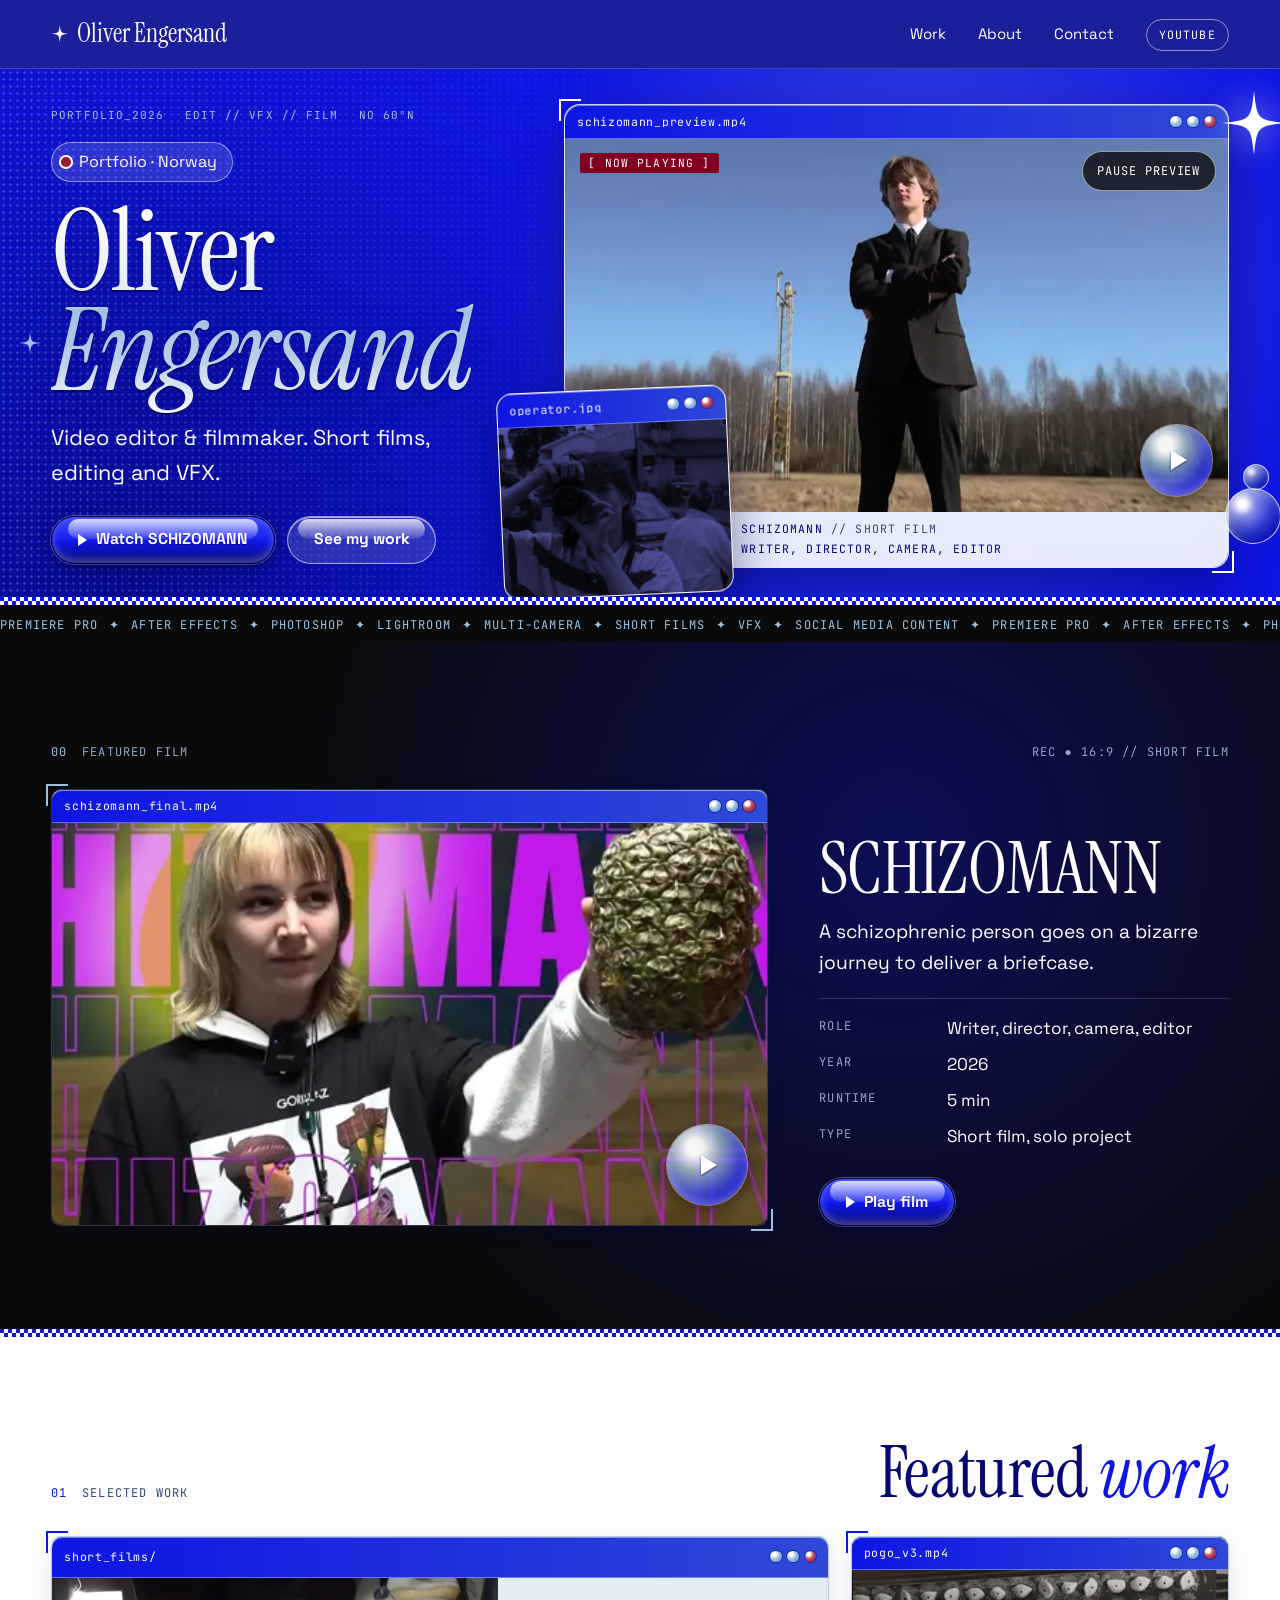
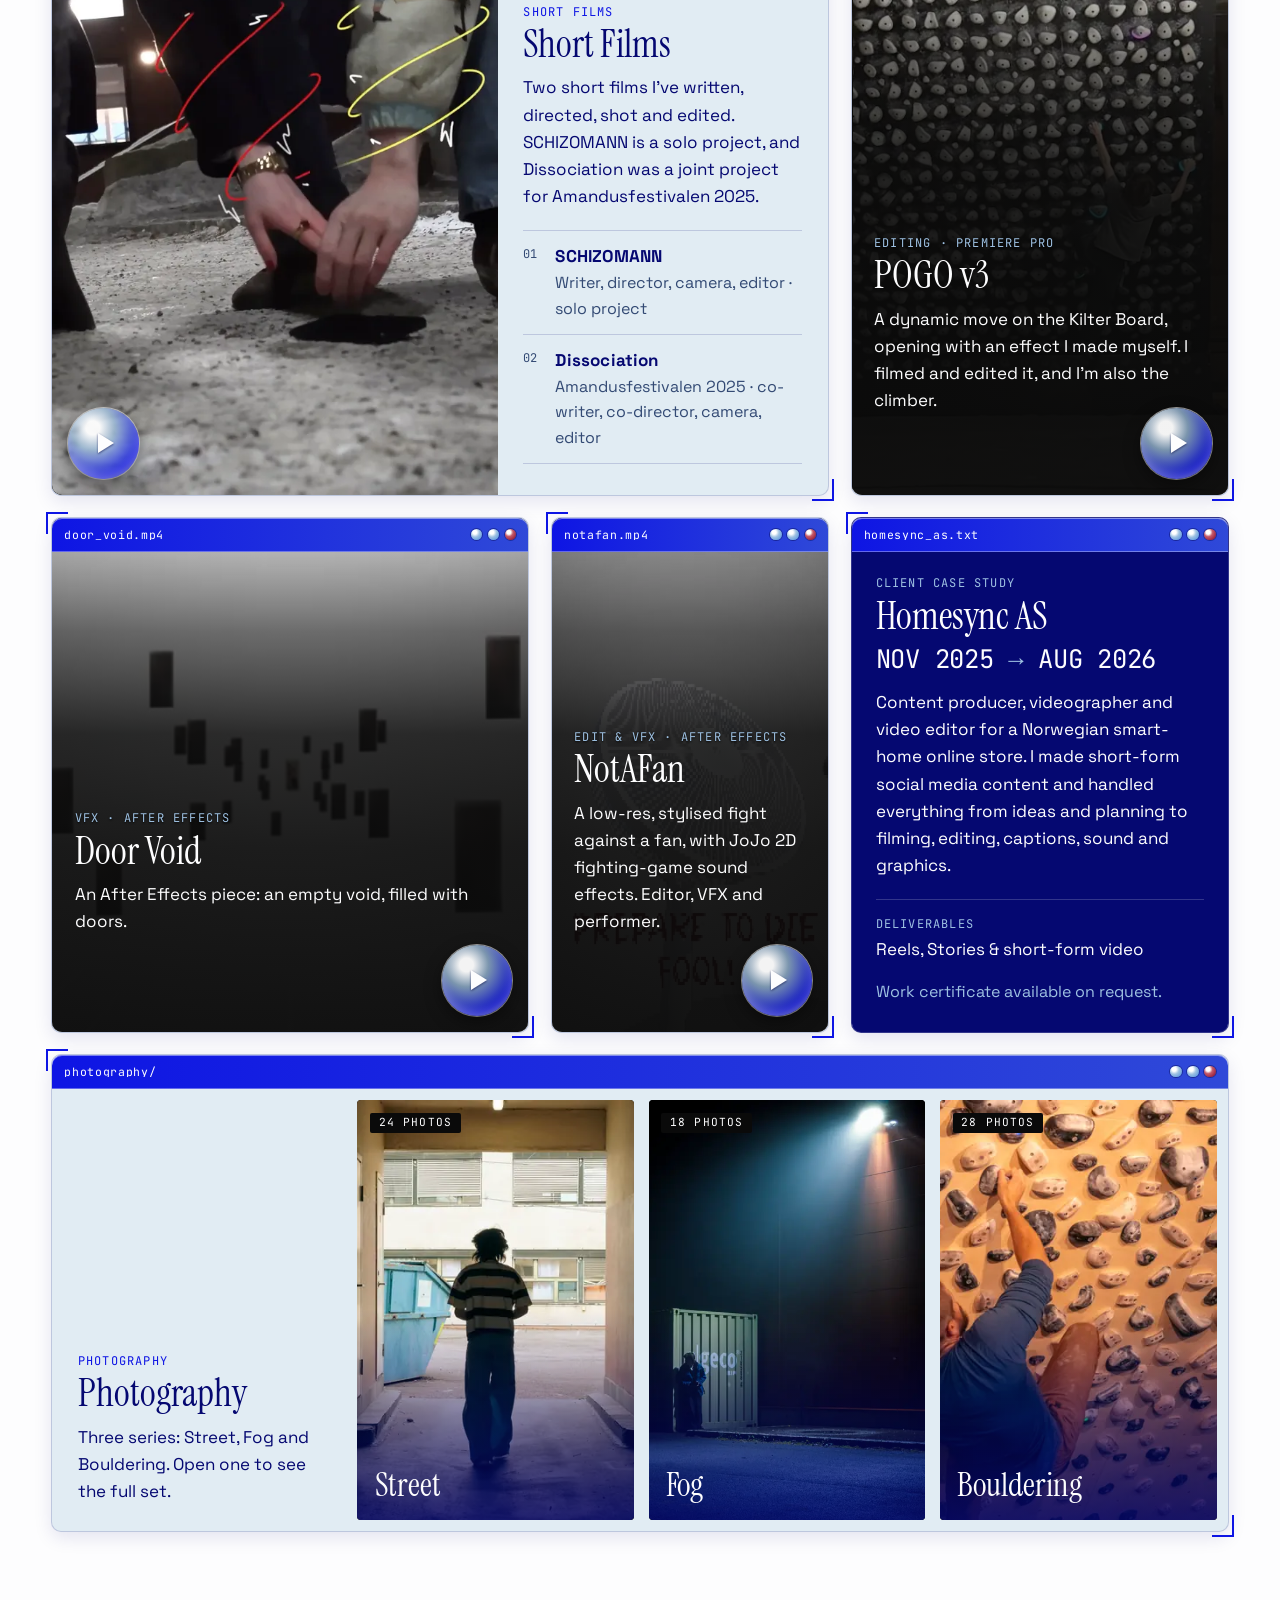
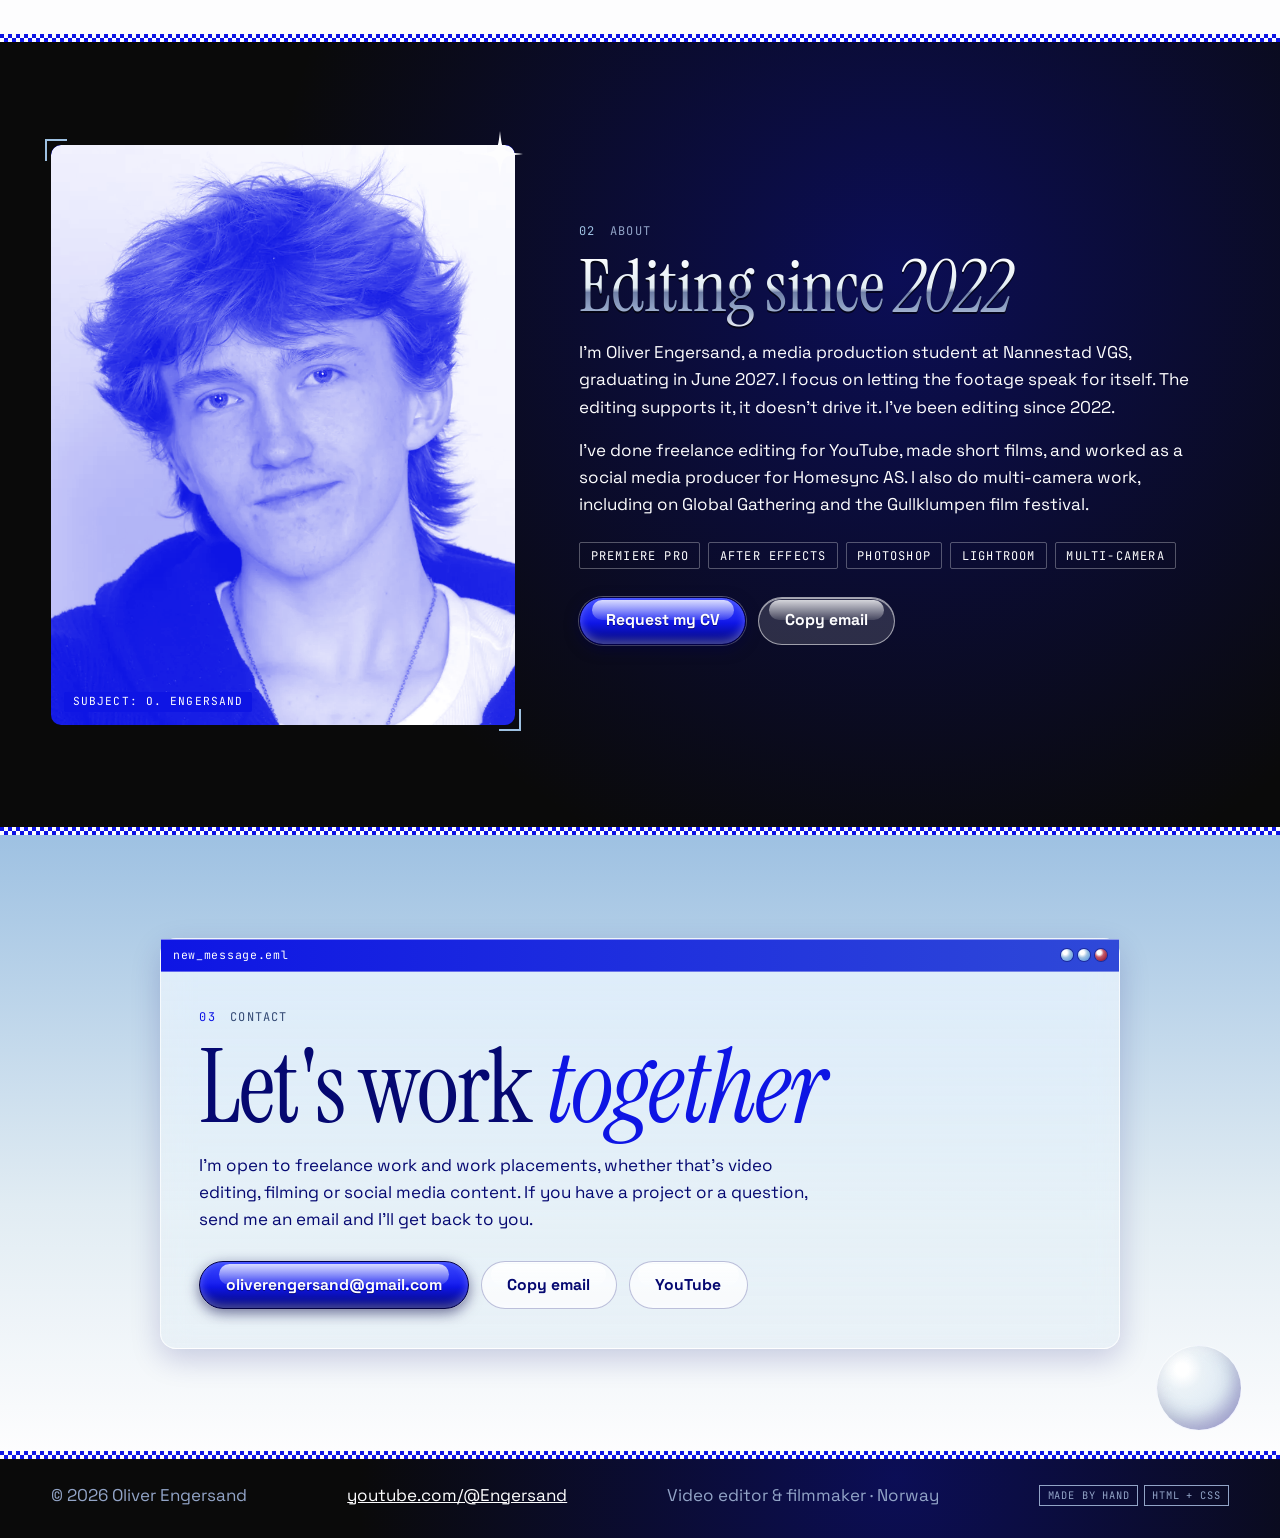
==== index.html @ 0e3fdfdc "Paint chrome-text descenders and polish the still, toast, and preview. Tight line-heights were clipp" ====
<!doctype html>
<html lang="en">
<head>
  <meta charset="utf-8">
  <meta name="viewport" content="width=device-width, initial-scale=1">
  <title>Oliver Engersand | Video editor and filmmaker</title>
  <meta name="description" content="Video editor and filmmaker from Norway. Short films, editing, After Effects work and social media content. Open for freelance work and work placements.">
  <link rel="canonical" href="https://oliverengersand.github.io/Engersand/">
  <link rel="icon" href="assets/favicon.svg" type="image/svg+xml">
  <link rel="apple-touch-icon" href="assets/apple-touch-icon.png">
  <meta name="theme-color" content="#0E15E4">
  <meta property="og:type" content="website">
  <meta property="og:site_name" content="Oliver Engersand">
  <meta property="og:title" content="Oliver Engersand | Video editor and filmmaker">
  <meta property="og:description" content="Short films, editing and VFX. Open for freelance work and work placements.">
  <meta property="og:url" content="https://oliverengersand.github.io/Engersand/">
  <meta property="og:image" content="https://oliverengersand.github.io/Engersand/assets/og.jpg">
  <meta property="og:image:width" content="1200">
  <meta property="og:image:height" content="630">
  <meta property="og:image:alt" content="Oliver Engersand, video editor and filmmaker, in electric blue with a sparkle star">
  <meta name="twitter:card" content="summary_large_image">
  <link rel="preload" as="image" href="assets/video/schizomann-preview-poster.webp" imagesrcset="assets/video/schizomann-preview-poster-828.webp 828w, assets/video/schizomann-preview-poster.webp 1280w" imagesizes="(max-width: 760px) 100vw, 55vw" fetchpriority="high">
  <link rel="stylesheet" href="styles.css">
  <link rel="preload" href="assets/fonts/instrument-serif-400.woff2" as="font" type="font/woff2" crossorigin>
  <link rel="preload" href="assets/fonts/space-grotesk-400.woff2" as="font" type="font/woff2" crossorigin>
  <script src="assets/photos/galleries.js" defer></script>
  <script src="main.js" defer></script>
  <script type="application/ld+json">
  {"@context":"https://schema.org","@type":"Person","name":"Oliver Engersand","jobTitle":"Video editor and filmmaker","url":"https://oliverengersand.github.io/Engersand/","email":"mailto:oliverengersand@gmail.com","sameAs":["https://www.youtube.com/@Engersand"]}
  </script>
</head>
<body>
  <svg width="0" height="0" style="position:absolute" aria-hidden="true">
    <symbol id="spark" viewBox="0 0 100 100"><path d="M50 0C55 45 55 45 100 50C55 55 55 55 50 100C45 55 45 55 0 50C45 45 45 45 50 0Z"/></symbol>
  </svg>
  <a class="skip" href="#main">Skip to content</a>

  <header class="site-header">
    <a class="wordmark" href="#top" aria-label="Oliver Engersand, home">
      <svg class="sparkle sparkle--inline" viewBox="0 0 100 100" aria-hidden="true"><use href="#spark"/></svg>Oliver Engersand
    </a>
    <nav aria-label="Main">
      <ul>
        <li><a href="#work">Work</a></li>
        <li><a href="#about">About</a></li>
        <li><a href="#contact">Contact</a></li>
        <li><a class="nav-yt" href="https://www.youtube.com/@Engersand" rel="me">YouTube</a></li>
      </ul>
    </nav>
  </header>

  <main id="main">
    <section class="hero surface--blue halftone" id="top" aria-labelledby="hero-title">
      <svg class="sparkle sparkle--xl" viewBox="0 0 100 100" aria-hidden="true"><use href="#spark"/></svg>
      <svg class="sparkle sparkle--sm" viewBox="0 0 100 100" aria-hidden="true"><use href="#spark"/></svg>
      <div class="hero__inner">
        <div class="hero__copy">
          <p class="hud-data" aria-hidden="true"><span>Portfolio_2026</span><span>Edit // VFX // Film</span><span>NO 60°N</span></p>
          <p class="status"><span class="rec" aria-hidden="true"></span>Portfolio · Norway</p>
          <h1 id="hero-title" class="hero__title chrome-text">Oliver <em>Engersand</em></h1>
          <p class="hero__lede">Video editor &amp; filmmaker. Short films, editing and VFX.</p>
          <div class="hero__actions">
            <a class="btn btn--bubble play-link" href="https://www.youtube.com/watch?v=Q04KvQcQIoU" data-yt="Q04KvQcQIoU" data-ratio="16/9" data-title="SCHIZOMANN"><span class="tri" aria-hidden="true"></span>Watch SCHIZOMANN</a>
            <a class="btn btn--glass" href="#work">See my work</a>
          </div>
        </div>

        <div class="hero__stage">
          <div class="window window--glass window--player hud">
            <div class="window__bar"><span class="window__title">schizomann_preview.mp4</span><span class="window__dots" aria-hidden="true"><i></i><i></i><i></i></span></div>
            <div class="window__screen scanlines">
              <a class="play-link hero__hit" href="https://www.youtube.com/watch?v=Q04KvQcQIoU" data-yt="Q04KvQcQIoU" data-ratio="16/9" data-title="SCHIZOMANN" aria-label="Play SCHIZOMANN">
                <img class="hero__poster" src="assets/video/schizomann-preview-poster.webp" srcset="assets/video/schizomann-preview-poster-828.webp 828w, assets/video/schizomann-preview-poster.webp 1280w" sizes="(max-width: 760px) 100vw, 55vw" alt="" width="1280" height="720" fetchpriority="high">
                <video class="hero__video" muted loop playsinline preload="none" width="1280" height="720" aria-hidden="true" data-mp4="assets/video/schizomann-preview.mp4"></video>
                <span class="play" aria-hidden="true"></span>
              </a>
              <span class="tag tag--burgundy">[ Now playing ]</span>
              <button class="preview-toggle" type="button" aria-pressed="true" hidden>Pause preview</button>
            </div>
            <p class="window__meta"><span>SCHIZOMANN <b>// short film</b></span><span>Writer, director, camera, editor</span></p>
          </div>
          <figure class="window window--photo tint" aria-hidden="true">
            <div class="window__bar"><span class="window__title">operator.jpg</span><span class="window__dots"><i></i><i></i><i></i></span></div>
            <picture>
              <source media="(max-width: 760px)" srcset="[data-uri]">
              <img src="assets/hero-a-640.webp" alt="" width="640" height="426">
            </picture>
          </figure>
          <span class="bubble bubble--lg" aria-hidden="true"></span>
          <span class="bubble bubble--sm" aria-hidden="true"></span>
        </div>
      </div>
      <div class="marquee strip--checker" aria-hidden="true">
        <div class="marquee__track">
          <ul class="marquee__group">
            <li>Premiere Pro</li><li>After Effects</li><li>Photoshop</li><li>Lightroom</li><li>Multi-camera</li><li>Short films</li><li>VFX</li><li>Social media content</li>
            <li>Premiere Pro</li><li>After Effects</li><li>Photoshop</li><li>Lightroom</li><li>Multi-camera</li><li>Short films</li><li>VFX</li><li>Social media content</li>
            <li>Premiere Pro</li><li>After Effects</li><li>Photoshop</li><li>Lightroom</li><li>Multi-camera</li><li>Short films</li><li>VFX</li><li>Social media content</li>
            <li>Premiere Pro</li><li>After Effects</li><li>Photoshop</li><li>Lightroom</li><li>Multi-camera</li><li>Short films</li><li>VFX</li><li>Social media content</li>
          </ul>
          <ul class="marquee__group">
            <li>Premiere Pro</li><li>After Effects</li><li>Photoshop</li><li>Lightroom</li><li>Multi-camera</li><li>Short films</li><li>VFX</li><li>Social media content</li>
            <li>Premiere Pro</li><li>After Effects</li><li>Photoshop</li><li>Lightroom</li><li>Multi-camera</li><li>Short films</li><li>VFX</li><li>Social media content</li>
            <li>Premiere Pro</li><li>After Effects</li><li>Photoshop</li><li>Lightroom</li><li>Multi-camera</li><li>Short films</li><li>VFX</li><li>Social media content</li>
            <li>Premiere Pro</li><li>After Effects</li><li>Photoshop</li><li>Lightroom</li><li>Multi-camera</li><li>Short films</li><li>VFX</li><li>Social media content</li>
          </ul>
        </div>
      </div>
    </section>

    <section class="reel surface--night" id="film" aria-labelledby="reel-title">
      <div class="reel__inner">
        <div class="section-head">
          <p class="label"><span class="label__no">00</span>Featured film</p>
          <p class="reel__meta" aria-hidden="true">REC ● 16:9 // short film</p>
        </div>
        <div class="reel__grid">
          <div class="window window--solid hud reel__slot">
            <div class="window__bar" aria-hidden="true"><span class="window__title">schizomann_final.mp4</span><span class="window__dots"><i></i><i></i><i></i></span></div>
            <a class="play-link" href="https://www.youtube.com/watch?v=Q04KvQcQIoU" data-yt="Q04KvQcQIoU" data-ratio="16/9" data-title="SCHIZOMANN" aria-label="Play SCHIZOMANN">
              <img src="assets/video/schizomann-1280.webp" srcset="assets/video/schizomann-828.webp 828w, assets/video/schizomann-1280.webp 1280w" sizes="(max-width: 760px) 100vw, 60vw" alt="SCHIZOMANN title card: an actor holds up a pineapple in front of a wide field" width="1280" height="720" loading="lazy">
              <span class="play" aria-hidden="true"></span>
            </a>
          </div>
          <div class="reel__caption">
            <h2 id="reel-title" class="section-title">SCHIZOMANN</h2>
            <p class="reel__logline">A schizophrenic person goes on a bizarre journey to deliver a briefcase.</p>
            <dl class="spec-sheet">
              <div><dt>Role</dt><dd>Writer, director, camera, editor</dd></div>
              <div><dt>Year</dt><dd>2026</dd></div>
              <div><dt>Runtime</dt><dd>5 min</dd></div>
              <div><dt>Type</dt><dd>Short film, solo project</dd></div>
            </dl>
            <a class="btn btn--bubble play-link" href="https://www.youtube.com/watch?v=Q04KvQcQIoU" data-yt="Q04KvQcQIoU" data-ratio="16/9" data-title="SCHIZOMANN"><span class="tri" aria-hidden="true"></span>Play film</a>
          </div>
        </div>
      </div>
    </section>

    <div class="strip strip--checker" aria-hidden="true"></div>

    <section class="work surface--paper" id="work" aria-labelledby="work-title">
      <div class="work__inner">
        <div class="section-head">
          <p class="label"><span class="label__no">01</span>Selected work</p>
          <h2 id="work-title" class="section-title">Featured <em>work</em></h2>
        </div>

        <div class="grid">
          <article class="card card--films window window--solid hud">
            <div class="window__bar" aria-hidden="true"><span class="window__title">short_films/</span><span class="window__dots"><i></i><i></i><i></i></span></div>
            <div class="card__media">
              <a class="play-link" href="https://www.youtube.com/watch?v=o310hP-DcL8" data-yt="o310hP-DcL8" data-ratio="16/9" data-title="Dissociation" aria-label="Play Dissociation">
                <img class="films__still" src="assets/video/dissociation-1280.webp" srcset="assets/video/dissociation-828.webp 828w, assets/video/dissociation-1280.webp 1280w, assets/video/dissociation-1920.webp 1920w" sizes="(max-width: 760px) 100vw, 900px" alt="Two hands touching near a snowy concrete floor at night, from Dissociation" width="1280" height="712" loading="lazy">
                <span class="play" aria-hidden="true"></span>
              </a>
            </div>
            <div class="card__body">
              <p class="card__kicker">Short films</p>
              <h3 class="card__title">Short Films</h3>
              <p class="card__text">Two short films I've written, directed, shot and edited. SCHIZOMANN is a solo project, and Dissociation was a joint project for Amandusfestivalen 2025.</p>
              <ol class="films">
                <li><a class="films__name play-link" href="https://www.youtube.com/watch?v=Q04KvQcQIoU" data-yt="Q04KvQcQIoU" data-ratio="16/9" data-title="SCHIZOMANN">SCHIZOMANN</a><span class="films__role">Writer, director, camera, editor · solo project</span></li>
                <li><a class="films__name play-link" href="https://www.youtube.com/watch?v=o310hP-DcL8" data-yt="o310hP-DcL8" data-ratio="16/9" data-title="Dissociation">Dissociation</a><span class="films__role">Amandusfestivalen 2025 · co-writer, co-director, camera, editor</span></li>
              </ol>
            </div>
          </article>

          <article class="card card--pogo card--overlay window window--solid hud">
            <div class="window__bar" aria-hidden="true"><span class="window__title">pogo_v3.mp4</span><span class="window__dots"><i></i><i></i><i></i></span></div>
            <div class="card__media">
              <a class="play-link" href="https://www.youtube.com/shorts/apdZgecUBRk" data-yt="apdZgecUBRk" data-ratio="9/16" data-title="POGO v3" aria-label="Play POGO v3">
                <img src="assets/video/pogo-v3.webp" alt="Oliver climbing a Kilter Board wall" width="405" height="720" loading="lazy">
                <span class="play" aria-hidden="true"></span>
              </a>
            </div>
            <div class="card__body">
              <p class="card__kicker">Editing · Premiere Pro</p>
              <h3 class="card__title">POGO v3</h3>
              <p class="card__text">A dynamic move on the Kilter Board, opening with an effect I made myself. I filmed and edited it, and I'm also the climber.</p>
            </div>
          </article>

          <article class="card card--door card--overlay window window--solid hud">
            <div class="window__bar" aria-hidden="true"><span class="window__title">door_void.mp4</span><span class="window__dots"><i></i><i></i><i></i></span></div>
            <div class="card__media">
              <a class="play-link" href="https://www.youtube.com/watch?v=pj3B94RxHgk" data-yt="pj3B94RxHgk" data-ratio="16/9" data-title="Door Void" aria-label="Play Door Void">
                <img src="assets/video/door-void.webp" srcset="assets/video/door-void-640.webp 640w, assets/video/door-void.webp 1280w" sizes="(max-width: 760px) 100vw, 40vw" alt="Dark doors floating in a bright white void" width="1280" height="720" loading="lazy">
                <span class="play" aria-hidden="true"></span>
              </a>
            </div>
            <div class="card__body">
              <p class="card__kicker">VFX · After Effects</p>
              <h3 class="card__title">Door Void</h3>
              <p class="card__text">An After Effects piece: an empty void, filled with doors.</p>
            </div>
          </article>

          <article class="card card--fan card--overlay window window--solid hud">
            <div class="window__bar" aria-hidden="true"><span class="window__title">notafan.mp4</span><span class="window__dots"><i></i><i></i><i></i></span></div>
            <div class="card__media">
              <a class="play-link" href="https://www.youtube.com/shorts/AHKkr0LKCfI" data-yt="AHKkr0LKCfI" data-ratio="9/16" data-title="NotAFan" aria-label="Play NotAFan">
                <img src="assets/video/notafan.webp" alt="A pixelated white desk fan with the words Prepare to die, fool" width="405" height="720" loading="lazy">
                <span class="play" aria-hidden="true"></span>
              </a>
            </div>
            <div class="card__body">
              <p class="card__kicker">Edit &amp; VFX · After Effects</p>
              <h3 class="card__title">NotAFan</h3>
              <p class="card__text">A low-res, stylised fight against a fan, with JoJo 2D fighting-game sound effects. Editor, VFX and performer.</p>
            </div>
          </article>

          <article class="card card--client window window--solid hud">
            <div class="window__bar" aria-hidden="true"><span class="window__title">homesync_as.txt</span><span class="window__dots"><i></i><i></i><i></i></span></div>
            <div class="card__body">
              <p class="card__kicker">Client case study</p>
              <h3 class="card__title">Homesync AS</h3>
              <p class="client__period" aria-hidden="true">NOV 2025 <span>→</span> AUG 2026</p>
              <p class="card__text">Content producer, videographer and video editor for a Norwegian smart-home online store. I made short-form social media content and handled everything from ideas and planning to filming, editing, captions, sound and graphics.</p>
              <dl class="facts">
                <div class="sr-only"><dt>Period</dt><dd>Nov 2025 to Aug 2026</dd></div>
                <div><dt>Deliverables</dt><dd>Reels, Stories &amp; short-form video</dd></div>
              </dl>
              <p class="card__note">Work certificate available on request.</p>
            </div>
          </article>

          <article class="card card--photo window window--solid hud" id="photography">
            <div class="window__bar" aria-hidden="true"><span class="window__title">photography/</span><span class="window__dots"><i></i><i></i><i></i></span></div>
            <div class="card__body">
              <p class="card__kicker">Photography</p>
              <h3 class="card__title">Photography</h3>
              <p class="card__text">Three series: Street, Fog and Bouldering. Open one to see the full set.</p>
            </div>
            <ul class="collections">
              <li>
                <a class="collection" href="assets/photos/street/street-01.webp" data-collection="street" aria-label="24 photos Street, open series">
                  <span class="collection__media hud"><img src="assets/photos/street/street-01-thumb.webp" alt="" width="720" height="480" loading="lazy"></span>
                  <span class="tag">24 photos</span>
                  <span class="collection__info"><span class="collection__title">Street</span></span>
                </a>
              </li>
              <li>
                <a class="collection" href="assets/photos/fog/fog-01.webp" data-collection="fog" aria-label="18 photos Fog, open series">
                  <span class="collection__media hud"><img src="assets/photos/fog/fog-01-thumb.webp" alt="" width="480" height="720" loading="lazy"></span>
                  <span class="tag">18 photos</span>
                  <span class="collection__info"><span class="collection__title">Fog</span></span>
                </a>
              </li>
              <li>
                <a class="collection" href="assets/photos/bouldering/bouldering-01.webp" data-collection="bouldering" aria-label="28 photos Bouldering, open series">
                  <span class="collection__media hud"><img src="assets/photos/bouldering/bouldering-01-thumb.webp" alt="" width="720" height="480" loading="lazy"></span>
                  <span class="tag">28 photos</span>
                  <span class="collection__info"><span class="collection__title">Bouldering</span></span>
                </a>
              </li>
            </ul>
          </article>
        </div>
      </div>
    </section>

    <div class="strip strip--checker" aria-hidden="true"></div>

    <section class="about surface--night" id="about" aria-labelledby="about-title">
      <div class="about__grid">
        <figure class="about__portrait collage hud">
          <div class="duotone about__photo">
            <img src="assets/portrait.webp" alt="Portrait of Oliver Engersand" width="800" height="1000" loading="lazy">
          </div>
          <span class="tag tag--blue collage__tag" aria-hidden="true">Subject: O. Engersand</span>
          <svg class="sparkle collage__spark" viewBox="0 0 100 100" aria-hidden="true"><use href="#spark"/></svg>
        </figure>
        <div class="about__text">
          <p class="label"><span class="label__no">02</span>About</p>
          <h2 id="about-title" class="section-title chrome-text chrome-text--dark">Editing since <em>2022</em></h2>
          <p>I'm Oliver Engersand, a media production student at Nannestad VGS, graduating in June 2027. I focus on letting the footage speak for itself. The editing supports it, it doesn't drive it. I've been editing since 2022.</p>
          <p>I've done freelance editing for YouTube, made short films, and worked as a social media producer for Homesync AS. I also do multi-camera work, including on Global Gathering and the Gullklumpen film festival.</p>
          <ul class="tools" aria-label="Tools">
            <li>Premiere Pro</li><li>After Effects</li><li>Photoshop</li><li>Lightroom</li><li>Multi-camera</li>
          </ul>
          <div class="mail-actions">
            <a class="btn btn--bubble" href="mailto:oliverengersand@gmail.com?subject=CV%20request&amp;body=Hi%20Oliver%2C%0A%0ACould%20you%20send%20me%20your%20CV%3F%0A%0AName%3A%20%0ACompany%3A%20%0A%0AThanks%21">Request my CV</a>
            <button class="btn btn--glass copy-email" type="button" data-copy="oliverengersand@gmail.com">Copy email</button>
          </div>
        </div>
      </div>
    </section>

    <div class="strip strip--checker" aria-hidden="true"></div>

    <section class="contact surface--sky" id="contact" aria-labelledby="contact-title">
      <div class="contact__panel window window--glass">
        <div class="window__bar"><span class="window__title">new_message.eml</span><span class="window__dots" aria-hidden="true"><i></i><i></i><i></i></span></div>
        <div class="contact__body">
          <p class="label"><span class="label__no">03</span>Contact</p>
          <h2 id="contact-title" class="contact__title">Let's work <em>together</em></h2>
          <p class="contact__text">I'm open to freelance work and work placements, whether that's video editing, filming or social media content. If you have a project or a question, send me an email and I'll get back to you.</p>
          <div class="contact__actions">
            <a class="btn btn--bubble" href="mailto:oliverengersand@gmail.com">oliverengersand@gmail.com</a>
            <button class="btn btn--glass btn--on-light copy-email" type="button" data-copy="oliverengersand@gmail.com">Copy email</button>
            <a class="btn btn--glass btn--on-light" href="https://www.youtube.com/@Engersand" rel="me">YouTube</a>
          </div>
        </div>
      </div>
      <span class="bubble bubble--lg" aria-hidden="true"></span>
    </section>
  </main>

  <footer class="site-footer surface--night">
    <div class="strip strip--checker" aria-hidden="true"></div>
    <div class="site-footer__inner">
      <p>© 2026 Oliver Engersand</p>
      <p><a href="https://www.youtube.com/@Engersand" rel="me">youtube.com/@Engersand</a></p>
      <p>Video editor &amp; filmmaker · Norway</p>
      <p class="badges" aria-hidden="true"><span>Made by hand</span><span>HTML + CSS</span></p>
    </div>
  </footer>

  <dialog class="lightbox" id="lightbox" aria-labelledby="lightbox-title">
    <div class="window__bar lightbox__bar">
      <p class="window__title" id="lightbox-title">Photography</p>
      <p class="lightbox__count" aria-live="polite"></p>
      <button class="lightbox__close btn--orb" type="button" aria-label="Close gallery"><span aria-hidden="true">×</span></button>
    </div>
    <div class="lightbox__stage">
      <button class="lightbox__nav lightbox__nav--prev" type="button" aria-label="Previous photo"><span aria-hidden="true">←</span></button>
      <figure class="lightbox__figure">
        <img class="lightbox__img" src="" alt="">
      </figure>
      <button class="lightbox__nav lightbox__nav--next" type="button" aria-label="Next photo"><span aria-hidden="true">→</span></button>
    </div>
    <ul class="lightbox__thumbs" aria-label="All photos in this series"></ul>
  </dialog>

  <dialog class="player" id="player" aria-labelledby="player-title">
    <div class="window window--glass-dark">
      <div class="window__bar">
        <p class="window__title" id="player-title">video.mp4</p>
        <button class="player__close btn--orb" type="button" aria-label="Close video"><span aria-hidden="true">×</span></button>
      </div>
      <div class="player__frame"></div>
      <p class="player__foot">
        <a class="player__out" href="#">Open on YouTube <span aria-hidden="true">↗</span></a>
        <button class="player__close-text" type="button">Close</button>
      </p>
    </div>
  </dialog>
  <p class="toast" role="status" aria-live="polite" hidden></p>
</body>
</html>
---- styles.css ----
/* Oliver Engersand portfolio. Cobalt webcore field, Aero glass on the UI. */
@font-face {
  font-family: "Instrument Serif";
  font-style: normal;
  font-weight: 400;
  font-display: swap;
  src: url("assets/fonts/instrument-serif-400.woff2") format("woff2");
  unicode-range: U+0000-00FF, U+0131, U+0152-0153, U+02BB-02BC, U+02C6, U+02DA, U+02DC, U+0304, U+0308, U+0329, U+2000-206F, U+20AC, U+2122, U+2191, U+2193, U+2212, U+2215, U+FEFF, U+FFFD;
}
@font-face {
  font-family: "Instrument Serif";
  font-style: italic;
  font-weight: 400;
  font-display: swap;
  src: url("assets/fonts/instrument-serif-400-italic.woff2") format("woff2");
  unicode-range: U+0000-00FF, U+0131, U+0152-0153, U+02BB-02BC, U+02C6, U+02DA, U+02DC, U+0304, U+0308, U+0329, U+2000-206F, U+20AC, U+2122, U+2191, U+2193, U+2212, U+2215, U+FEFF, U+FFFD;
}
@font-face {
  font-family: "Space Grotesk";
  font-style: normal;
  font-weight: 300 700;
  font-display: swap;
  src: url("assets/fonts/space-grotesk-400.woff2") format("woff2");
  unicode-range: U+0000-00FF, U+0131, U+0152-0153, U+02BB-02BC, U+02C6, U+02DA, U+02DC, U+0304, U+0308, U+0329, U+2000-206F, U+20AC, U+2122, U+2191, U+2193, U+2212, U+2215, U+FEFF, U+FFFD;
}
@font-face {
  font-family: "JetBrains Mono";
  font-style: normal;
  font-weight: 400;
  font-display: swap;
  src: url("assets/fonts/jetbrains-mono-400.woff2") format("woff2");
  unicode-range: U+0000-00FF, U+0131, U+0152-0153, U+02BB-02BC, U+02C6, U+02DA, U+02DC, U+0304, U+0308, U+0329, U+2000-206F, U+20AC, U+2122, U+2191, U+2193, U+2212, U+2215, U+FEFF, U+FFFD;
}
:root {
  /* core */
  --blue: #0E15E4;
  --blue-pure: #0301FF;
  --ink: #050871;
  --ink-2: #020045;
  --night: #0A0A0A;
  --paper: #FDFDFE;
  --panel: #E4E4E6;
  --frost: #E1ECF3;
  --sky: #9EC1E2;
  --sky-2: #8EBCE0;
  --cornflower: #4689DC;
  --chrome: #92A4C7;
  --chrome-2: #8088AF;
  --slate: #334A74;

  /* accent: burgundy, small doses only */
  --burgundy: #800020;
  --burgundy-2: #9B1D30;

  /* roles (default = light surface) */
  --bg: var(--paper);
  --bg-2: var(--frost);
  --text: var(--ink);
  --text-2: var(--ink);
  --muted: var(--slate);
  --accent: var(--blue);
  --fill: var(--blue);
  --line: rgba(5, 8, 113, .16);
  --focus: var(--blue);
  --rec: var(--burgundy-2);

  /* type */
  --serif: "Instrument Serif", "Times New Roman", serif;
  --sans: "Space Grotesk", system-ui, -apple-system, "Segoe UI", sans-serif;
  --mono: "JetBrains Mono", ui-monospace, Menlo, monospace;

  /* layout */
  --pad: clamp(1.25rem, 4vw, 3.5rem);
  --max: 1360px;

  /* radii */
  --r-xs: 2px;
  --r-sm: 4px;
  --r-md: 10px;
  --r-lg: 16px;
  --r-pill: 999px;

  /* glass */
  --glass-light: linear-gradient(180deg, rgba(255,255,255,.62), rgba(225,236,243,.45));
  --glass-light-solid: #F1F6FB;
  --glass-dark: rgba(5, 8, 113, .72);
  --glass-dark-solid: #080C91;
  --glass-blur: blur(14px) saturate(140%);
  --glass-edge: 1px solid rgba(255, 255, 255, .7);

  /* shadows */
  --shadow-glass: inset 0 1px 0 rgba(255,255,255,.9), 0 10px 30px rgba(5,8,113,.18);
  --shadow-pop: 0 18px 50px rgba(2, 0, 69, .45);
  --shadow-btn: inset 0 -3px 8px rgba(255,255,255,.3), 0 4px 14px rgba(2,0,69,.55), 0 0 0 1px rgba(255,255,255,.35);

  /* gradients */
  --sky-grad: linear-gradient(180deg, var(--sky) 0%, var(--frost) 60%, var(--paper) 100%);
  --night-glow: radial-gradient(circle at 70% 30%, rgba(14,21,228,.35), transparent 60%);
  --chrome-text: linear-gradient(180deg, #FFFFFF 0%, #E1ECF3 46%, #9EC1E2 50%, #B9CDE8 72%, #FFFFFF 100%);
  --chrome-text-dark: linear-gradient(180deg, #FFFFFF 0%, #E1ECF3 44%, #6F7FA6 50%, #92A4C7 70%, #FFFFFF 100%);

  /* motion */
  --dur-fast: 150ms;
  --dur: 250ms;
  --dur-slow: 600ms;
  --ease: cubic-bezier(.2, .7, .2, 1);
}

.surface--blue {
  --bg: var(--blue);
  --text: var(--paper);
  --text-2: var(--paper);
  --muted: var(--frost);
  --accent: var(--paper);
  --line: rgba(255,255,255,.22);
  --focus: var(--paper);
  background: var(--bg);
  color: var(--text);
}
.surface--night {
  --bg: var(--night);
  --text: var(--paper);
  --text-2: var(--paper);
  --muted: var(--chrome);
  --accent: var(--sky);
  --line: rgba(255,255,255,.14);
  --focus: var(--sky);
  background: var(--night-glow), var(--bg);
  color: var(--text);
}
.surface--paper { background: var(--paper); color: var(--ink); }
.surface--sky { --muted: var(--slate); background: var(--sky-grad); color: var(--ink); }

*, *::before, *::after { box-sizing: border-box; }
html { scroll-behavior: smooth; -webkit-text-size-adjust: 100%; }
html.is-locked { overflow: hidden; }
@media (prefers-reduced-motion: reduce) {
  html { scroll-behavior: auto; }
  *, *::before, *::after { transition: none !important; animation: none !important; }
}

body {
  margin: 0;
  background: var(--paper);
  color: var(--ink);
  font: 400 1.0625rem/1.6 var(--sans);
  -webkit-font-smoothing: antialiased;
}
img { display: block; max-width: 100%; }
a { color: inherit; }
em { font-style: italic; }
button { font: inherit; color: inherit; }
h1, h2, h3, p, figure, dl, dd, ul, ol { margin: 0; }
:focus-visible { outline: 3px solid var(--focus); outline-offset: 3px; }
::selection { background: var(--blue); color: var(--paper); }

.sr-only {
  position: absolute; width: 1px; height: 1px; margin: -1px; padding: 0; border: 0;
  overflow: hidden; clip: rect(0 0 0 0); white-space: nowrap;
}
.skip {
  position: absolute; left: 1rem; top: -4rem; z-index: 200;
  background: var(--paper); color: var(--ink); padding: .6rem 1rem;
  text-decoration: none; font-weight: 700; border-radius: var(--r-pill);
}
.skip:focus { top: .6rem; }

section[id], #photography { scroll-margin-top: 4.5rem; }

.label {
  display: flex; gap: .9rem; align-items: baseline;
  margin: 0 0 1rem;
  font: 400 .75rem/1 var(--mono); letter-spacing: .1em; text-transform: uppercase;
  color: var(--muted);
}
.label__no { color: var(--accent); }

/* COMPONENTS */

.window { position: relative; border-radius: var(--r-lg); }
.window--glass {
  background: var(--glass-light-solid); color: var(--ink);
  border: var(--glass-edge); box-shadow: var(--shadow-glass);
}
@supports ((backdrop-filter: blur(1px)) or (-webkit-backdrop-filter: blur(1px))) {
  .window--glass { background: var(--glass-light); -webkit-backdrop-filter: var(--glass-blur); backdrop-filter: var(--glass-blur); }
}
.window--glass-dark {
  background: var(--glass-dark-solid); color: var(--paper);
  border: 1px solid rgba(255,255,255,.3); box-shadow: var(--shadow-pop);
}
.window--solid {
  background: var(--frost); color: var(--ink);
  border: 1px solid var(--line); border-radius: var(--r-md);
  box-shadow: 0 1px 0 rgba(255,255,255,.9) inset, 0 6px 18px rgba(5,8,113,.10);
}
.surface--night .window--solid { background: #11131F; color: var(--paper); border-color: rgba(255,255,255,.14); }

@media (max-width: 760px), (prefers-reduced-transparency: reduce) {
  .window--glass { background: var(--glass-light-solid); -webkit-backdrop-filter: none; backdrop-filter: none; }
  .site-header { background: var(--glass-dark-solid); -webkit-backdrop-filter: none; backdrop-filter: none; }
  .window { border-radius: var(--r-md); }
}

.window__bar {
  display: flex; align-items: center; gap: .75rem; min-height: 2.1rem; padding: 0 .75rem;
  background: linear-gradient(90deg, var(--blue) 0%, #2F49D8 100%); color: var(--paper);
  border-bottom: 1px solid rgba(255,255,255,.35); box-shadow: inset 0 1px 0 rgba(255,255,255,.45);
}
.window__title { font: 400 .72rem/1 var(--mono); letter-spacing: .06em; white-space: nowrap; overflow: hidden; text-overflow: ellipsis; }
.window__dots { display: flex; gap: .35rem; margin-left: auto; }
.window__dots i {
  width: .72rem; height: .72rem; border-radius: 50%; box-shadow: 0 0 0 1px rgba(2,0,69,.4);
  background: radial-gradient(circle at 35% 30%, #fff 0 18%, var(--sky) 45%, var(--cornflower) 100%);
}
.window__dots i:last-child { background: radial-gradient(circle at 35% 30%, #fff 0 18%, #C45A6A 40%, var(--burgundy) 100%); }
.window__meta {
  display: flex; justify-content: space-between; flex-wrap: wrap; gap: .25rem 1rem; margin: 0; padding: .6rem .9rem;
  font: .72rem/1.4 var(--mono); letter-spacing: .1em; text-transform: uppercase; color: var(--ink); background: rgba(241,246,251,.92);
}
.window__meta b { font-weight: 400; color: var(--slate); }
.window__screen { position: relative; overflow: hidden; background: #000; }

.btn {
  position: relative; isolation: isolate; overflow: hidden;
  display: inline-flex; align-items: center; justify-content: center; gap: .6rem;
  min-height: 3rem; padding: 0 1.6rem; border-radius: var(--r-pill);
  font: 700 .98rem/1 var(--sans); text-decoration: none; cursor: pointer;
  transition: transform var(--dur-fast) var(--ease), filter var(--dur-fast) var(--ease);
}
.btn::before {
  content: ""; position: absolute; z-index: -1; inset: 2px 7% 52% 7%; border-radius: var(--r-pill); pointer-events: none;
  background: linear-gradient(180deg, rgba(255,255,255,.8), rgba(255,255,255,.12));
}
.btn--bubble {
  color: var(--paper); border: 1px solid var(--ink-2); box-shadow: var(--shadow-btn); text-shadow: 0 1px 0 rgba(2,0,69,.6);
  background: linear-gradient(180deg, #3D4BFF 0%, #1A22F0 45%, #0E15E4 55%, #050871 100%);
}
.btn--glass { color: var(--paper); background: rgba(255,255,255,.14); border: 1px solid rgba(255,255,255,.55); box-shadow: inset 0 1px 0 rgba(255,255,255,.6); }
.btn--on-light { color: var(--ink); background: rgba(255,255,255,.7); border-color: rgba(5,8,113,.25); }
.btn--burgundy {
  color: var(--paper); border: 1px solid #3B0A12; box-shadow: var(--shadow-btn);
  background: linear-gradient(180deg, #B0303C 0%, var(--burgundy-2) 45%, var(--burgundy) 55%, #5E0F1A 100%);
}
.btn:hover { transform: translateY(-1px); filter: brightness(1.1); }
.btn:active { transform: translateY(1px); filter: brightness(.95); }
.btn:focus-visible { outline: 3px solid var(--focus); outline-offset: 3px; }
.btn .tri { width: 0; height: 0; border-left: .62rem solid currentColor; border-top: .4rem solid transparent; border-bottom: .4rem solid transparent; }
.btn--orb {
  width: 2.25rem; height: 2.25rem; margin-left: auto; padding: 0; border-radius: 50%;
  border: 1px solid rgba(255,255,255,.6); color: var(--paper); cursor: pointer; font-size: 1.15rem; line-height: 1;
  background: radial-gradient(circle at 35% 30%, #fff 0 10%, #C45A6A 35%, var(--burgundy) 100%);
}
.btn--orb::before { content: none; }
.btn--orb:hover { background: radial-gradient(circle at 35% 30%, #fff 0 10%, #D06B7A 35%, var(--burgundy-2) 100%); filter: none; }

.play {
  position: absolute; z-index: 2; display: grid; place-items: center; width: 4.4rem; height: 4.4rem; border-radius: 50%;
  right: 1rem; bottom: 1rem;
  background: radial-gradient(circle at 35% 28%, rgba(255,255,255,.95) 0 10%, rgba(158,193,226,.75) 32%, rgba(14,21,228,.85) 72%, var(--ink) 100%);
  box-shadow: inset 0 -4px 10px rgba(255,255,255,.35), 0 6px 18px rgba(0,0,0,.45), 0 0 0 1px rgba(255,255,255,.6);
  transition: transform var(--dur) var(--ease);
}
.play::before {
  content: ""; margin-left: .3rem;
  border-left: 1.05rem solid var(--paper); border-top: .66rem solid transparent; border-bottom: .66rem solid transparent;
  filter: drop-shadow(0 1px 1px rgba(2,0,69,.6));
}
.card__media > .play-link:hover .play,
.card__media > .play-link:focus-visible .play,
.reel__slot .play-link:hover .play,
.reel__slot .play-link:focus-visible .play { transform: scale(1.08); }

.chrome-text { color: var(--paper); }
@supports ((-webkit-background-clip: text) or (background-clip: text)) {
  .chrome-text {
    background: var(--chrome-text); -webkit-background-clip: text; background-clip: text; color: transparent;
    filter: drop-shadow(0 2px 0 rgba(2,0,69,.55)) drop-shadow(0 10px 24px rgba(2,0,69,.35));
  }
  .chrome-text--dark { background-image: var(--chrome-text-dark); filter: drop-shadow(0 2px 0 rgba(0,0,0,.6)); }
  .chrome-text em { color: transparent; }
}
@media (forced-colors: active) {
  .chrome-text { background: none; color: CanvasText; filter: none; }
  .chrome-text em { color: CanvasText; }
}

.sparkle { position: absolute; fill: var(--paper); pointer-events: none; }
/* The 150px star at top: -16% is clipped and still hits the title-bar dots. Sit a smaller star in the right gutter, clear of the dots. */
.sparkle--xl { width: 64px; right: -6px; top: 22px; filter: drop-shadow(0 0 18px rgba(255,255,255,.7)); }
.sparkle--sm { width: 22px; left: 1.2rem; top: 46%; bottom: auto; fill: var(--sky); }
.sparkle--inline { position: static; width: 1.1rem; height: 1.1rem; fill: currentColor; }
.surface--paper .sparkle { fill: var(--blue); }
@media (prefers-reduced-motion: no-preference) {
  .sparkle--xl { animation: twinkle 4s ease-in-out infinite alternate; }
  @keyframes twinkle { to { transform: rotate(12deg) scale(.92); opacity: .8; } }
}

.hud { position: relative; }
.hud::before, .hud::after {
  content: ""; position: absolute; z-index: 3; width: 22px; height: 22px; pointer-events: none;
  border: 2px solid var(--focus); transition: translate var(--dur) var(--ease);
}
.hud::before { top: -6px; left: -6px; border-right: 0; border-bottom: 0; }
.hud::after { bottom: -6px; right: -6px; border-left: 0; border-top: 0; }
@media (prefers-reduced-motion: no-preference) and (hover: hover) {
  .hud:hover::before { translate: -4px -4px; }
  .hud:hover::after { translate: 4px 4px; }
}

.tag {
  display: inline-block; padding: .28rem .55rem;
  font: 400 .7rem/1 var(--mono); letter-spacing: .1em; text-transform: uppercase;
  color: var(--paper); background: var(--night); border-radius: var(--r-xs);
}
.tag--blue { background: var(--blue); }
.tag--burgundy { background: var(--burgundy); }
.tag--sky { background: var(--sky); color: var(--night); }
.window__screen > .tag { position: absolute; z-index: 3; left: .9rem; top: .9rem; }

.scanlines { position: relative; }
.scanlines::after {
  content: ""; position: absolute; inset: 0; pointer-events: none; z-index: 1;
  background: repeating-linear-gradient(0deg, rgba(0,0,0,.12) 0 1px, transparent 1px 3px), linear-gradient(0deg, rgba(10,10,10,.5), transparent 40%);
}
.strip--checker { position: relative; }
.strip--checker::before {
  content: ""; display: block; height: 8px;
  background: repeating-conic-gradient(var(--paper) 0 25%, var(--blue) 0 50%) 0 0 / 8px 8px;
}
.halftone::before {
  content: ""; position: absolute; inset: 0; z-index: 0; pointer-events: none; opacity: .35;
  background: radial-gradient(rgba(255,255,255,.55) 1px, transparent 1.5px) 0 0 / 7px 7px;
  -webkit-mask: linear-gradient(90deg, #000, transparent 55%);
  mask: linear-gradient(90deg, #000, transparent 55%);
}
.marquee { position: absolute; left: 0; right: 0; bottom: 0; overflow: hidden; background: var(--night); z-index: 2; }
.marquee__track { display: flex; width: max-content; }
.marquee__group {
  display: flex; flex: none; margin: 0; padding: .85rem 0 .7rem; list-style: none;
  white-space: nowrap; font: .75rem/1 var(--mono); letter-spacing: .1em; text-transform: uppercase; color: var(--sky);
}
.marquee__group li { flex: none; }
.marquee__group li::after { content: "\2726"; margin: 0 .9em; }
@media (prefers-reduced-motion: no-preference) {
  .marquee__track { animation: marquee 160s linear infinite; will-change: transform; }
  .page-404 .marquee__track { animation-duration: 40s; }
  @keyframes marquee { from { transform: translate3d(0, 0, 0); } to { transform: translate3d(-50%, 0, 0); } }
}

/* Hero operator photo stays a plain blue tint until the duotone is approved. */
.tint { background: var(--blue); }
.tint img {
  width: 100%; height: auto; aspect-ratio: 4 / 3; object-fit: cover; object-position: 30% 25%;
  filter: grayscale(1) contrast(1.05) brightness(.85);
}
.tint picture { position: relative; display: block; }
.tint picture::after {
  content: ""; position: absolute; inset: 0; pointer-events: none;
  background: rgba(14, 21, 228, .55); mix-blend-mode: multiply;
}
.duotone { background: var(--blue); overflow: hidden; }
.duotone img {
  width: 100%; height: 100%; object-fit: cover;
  filter: grayscale(1) contrast(1.15); mix-blend-mode: screen;
}
.window--photo {
  position: absolute; left: -64px; bottom: -28px; width: 230px; margin: 0; rotate: -2.5deg; z-index: 3;
  background: var(--glass-light-solid); border: var(--glass-edge); box-shadow: var(--shadow-pop); overflow: hidden;
}
.bubble {
  position: absolute; border-radius: 50%; pointer-events: none; border: 1px solid rgba(255,255,255,.7);
  background: radial-gradient(circle at 30% 28%, #fff 0 7%, rgba(225,236,243,.55) 24%, rgba(158,193,226,.25) 55%, rgba(14,21,228,.15) 80%);
  box-shadow: inset -6px -10px 18px rgba(2,0,69,.25), inset 4px 6px 10px rgba(255,255,255,.35);
}
.hero__stage .bubble { z-index: 4; }
/* Fully below the player so they miss the face, the play orb, and the caption. */
.hero__stage .bubble--lg { width: 64px; height: 64px; right: -18px; bottom: -72px; }
.hero__stage .bubble--sm { width: 28px; height: 28px; right: 56px; bottom: -64px; }
@media (min-width: 1200px) {
  .hero__stage .bubble--lg { width: 56px; height: 56px; right: -52px; bottom: 24px; }
  .hero__stage .bubble--sm { width: 26px; height: 26px; right: -40px; bottom: 78px; }
}
@media (prefers-reduced-motion: no-preference) and (min-width: 761px) {
  .bubble { animation: drift 9s ease-in-out infinite alternate; }
  @keyframes drift { to { transform: translateY(-14px); } }
}

@media (prefers-reduced-motion: no-preference) and (hover: hover) {
  .card:hover .card__title { animation: glitch var(--dur-fast) steps(2) 1; }
  @keyframes glitch {
    0% { text-shadow: 2px 0 var(--blue-pure), -2px 0 var(--burgundy-2); translate: 1px 0; }
    100% { text-shadow: none; translate: 0; }
  }
}

@media print {
  .marquee, .sparkle, .bubble, .scanlines::after, .site-header { display: none !important; }
  body { background: #fff; color: #000; }
}

/* HEADER */
.site-header {
  position: sticky; top: 0; z-index: 50;
  display: flex; justify-content: space-between; align-items: center; gap: 1rem;
  padding: .85rem var(--pad); color: var(--paper);
  background: var(--glass-dark-solid);
  border-bottom: 1px solid rgba(255,255,255,.18);
}
@supports ((backdrop-filter: blur(1px)) or (-webkit-backdrop-filter: blur(1px))) {
  /* 0.55 over the light sections is 4.15:1. At 0.92 the blur barely shows, so the bar stays solid. */
  .site-header { background: rgba(8, 12, 145, .92); -webkit-backdrop-filter: none; backdrop-filter: none; }
}
.wordmark {
  display: inline-flex; align-items: center; gap: .5rem;
  font-family: var(--serif); font-size: 1.6rem; text-decoration: none; color: var(--paper);
}
.site-header ul { display: flex; align-items: center; gap: clamp(1rem, 3vw, 2rem); list-style: none; margin: 0; padding: 0; }
.site-header nav a {
  color: var(--paper); text-decoration: none; font-size: .9375rem;
  padding-block: .25rem; border-bottom: 2px solid transparent;
}
.site-header nav a:hover, .site-header nav a[aria-current] { border-bottom-color: var(--paper); }
.nav-yt {
  font: .72rem/1 var(--mono) !important; letter-spacing: .1em; text-transform: uppercase;
  padding: .45rem .75rem !important; border: 1px solid rgba(255,255,255,.5) !important; border-radius: var(--r-pill);
  border-bottom-color: rgba(255,255,255,.5) !important;
}
.site-header :focus-visible { outline-color: var(--paper); }

/* HERO */
.hero {
  position: relative; isolation: isolate; overflow: hidden;
  display: flex; flex-direction: column; justify-content: center;
  padding: 2.2rem var(--pad) 4.6rem;
  background:
    radial-gradient(circle at 72% 38%, rgba(158,193,226,.35), transparent 42%),
    radial-gradient(circle at 10% 90%, rgba(2,0,69,.55), transparent 50%),
    var(--blue);
  color: var(--paper);
}
.hero__inner {
  position: relative; z-index: 1;
  max-width: var(--max); width: 100%; margin: 0 auto;
  display: grid; grid-template-columns: minmax(0, 5fr) minmax(0, 7fr);
  gap: clamp(1.25rem, 3vw, 3rem); align-items: center;
}
.hud-data {
  display: flex; flex-wrap: wrap; gap: .4rem 1.25rem; margin: 0 0 1.15rem;
  color: var(--sky); font: 400 .6875rem/1.4 var(--mono); letter-spacing: .1em; text-transform: uppercase;
}
.status {
  display: inline-flex; align-items: center; gap: .55rem; margin: 0 0 1.2rem;
  padding: .4rem .9rem .4rem .55rem; border-radius: var(--r-pill);
  background: rgba(255,255,255,.14); border: 1px solid rgba(255,255,255,.45);
  color: var(--paper); font-size: 1rem;
}
.rec {
  width: .6rem; height: .6rem; border-radius: 50%; flex: none;
  background: var(--burgundy-2); box-shadow: 0 0 0 2px var(--paper);
}
@media (prefers-reduced-motion: no-preference) {
  .rec { animation: blink 1.6s ease-in-out infinite alternate; }
  @keyframes blink { to { opacity: .35; } }
}
.hero__title {
  font-family: var(--serif); font-weight: 400; margin: 0;
  font-size: clamp(4rem, 9vw, 8.6rem); line-height: .86; letter-spacing: -.02em;
}
.hero__title em { display: block; }
.hero__lede { font-size: clamp(1.125rem, 2vw, 1.35rem); max-width: 28ch; margin: 1.35rem 0 1.6rem; color: var(--paper); }
.hero__actions { display: flex; flex-wrap: wrap; gap: .75rem; }
.hero__stage { position: relative; min-width: 0; }
.window--player { z-index: 1; box-shadow: var(--shadow-pop); }
.window--player.hud { overflow: visible; }
.window--player .window__bar { border-radius: var(--r-lg) var(--r-lg) 0 0; }
.window--player .window__meta { border-radius: 0 0 var(--r-lg) var(--r-lg); padding-left: 11rem; }
.hero__hit { position: absolute; inset: 0; z-index: 2; display: block; color: var(--paper); background: #000; }
.hero__hit:focus-visible { outline: none; }
.hero__hit:focus-visible::after {
  content: ""; position: absolute; inset: 0; z-index: 4; pointer-events: none;
  box-shadow: inset 0 0 0 3px var(--paper), inset 0 0 0 6px var(--blue);
}
.hero__hit:hover .play, .hero__hit:focus-visible .play { transform: scale(1.08); }
.hero__poster, .hero__video {
  position: absolute; inset: 0; width: 100%; height: 100%; object-fit: cover; background: #000;
}
.hero__video { opacity: 0; pointer-events: none; }
.window__screen.is-live .hero__poster { opacity: 0; }
.window__screen { aspect-ratio: 16 / 9; }
.preview-toggle {
  position: absolute; z-index: 4; top: .75rem; right: .75rem; bottom: auto;
  min-height: 2.5rem; padding: 0 .9rem; border-radius: var(--r-pill); cursor: pointer;
  border: 1px solid rgba(255,255,255,.55); background: rgba(10,10,10,.78); color: var(--paper);
  font: 400 .75rem/1 var(--mono); letter-spacing: .08em; text-transform: uppercase;
}
.preview-toggle[hidden] { display: none; }
.toast {
  position: fixed; left: 50%; bottom: 5rem; z-index: 50; translate: -50% 0; margin: 0;
  padding: .6rem 1rem; border-radius: var(--r-pill); background: var(--night); color: var(--paper);
  border: 1px solid var(--sky);
  font: .8rem/1 var(--mono); letter-spacing: .08em; text-transform: uppercase; box-shadow: 0 6px 24px rgba(0,0,0,.35);
}
.toast__address { text-transform: none; }

/* SECTIONS */
.reel, .work, .about, .contact, .cv { max-width: none; }
.reel__inner, .work__inner, .about__grid, .cv__inner {
  max-width: var(--max); margin: 0 auto; padding-left: var(--pad); padding-right: var(--pad);
}
.reel, .work, .cv { padding: clamp(3.5rem, 8vw, 6.5rem) 0; }
.section-head {
  display: flex; justify-content: space-between; align-items: baseline; gap: 1rem; flex-wrap: wrap;
  margin-bottom: 1.75rem;
}
.section-head .label { margin: 0; }
.section-title {
  font-family: var(--serif); font-weight: 400;
  font-size: clamp(2.5rem, 6vw, 4.5rem); line-height: .95; letter-spacing: -.01em;
}
.section-title em { color: var(--blue); }
.surface--night .section-title em { color: var(--sky); }
@supports ((-webkit-background-clip: text) or (background-clip: text)) {
  .section-title.chrome-text em,
  .hero__title.chrome-text em,
  .page-intro__title.chrome-text em { color: transparent; }
}

/* FEATURED FILM */
.reel__meta { margin: 0; color: var(--muted); font: 400 .75rem/1.4 var(--mono); letter-spacing: .1em; text-transform: uppercase; }
.reel__grid { display: grid; grid-template-columns: minmax(0, 7fr) minmax(0, 4fr); gap: clamp(1.5rem, 4vw, 3.5rem); align-items: end; }
.reel__slot .window__bar { border-radius: var(--r-md) var(--r-md) 0 0; }
.reel__slot .play-link { display: block; position: relative; overflow: hidden; aspect-ratio: 16 / 9; background: #000; color: var(--paper); border-radius: 0 0 var(--r-md) var(--r-md); }
.reel__slot .play-link img {
  width: 100%; height: 100%; object-fit: cover; object-position: 72% 40%;
  transform: scale(1.65); transform-origin: 72% 40%;
}
.reel__slot .play { left: auto; right: 1.25rem; top: auto; bottom: 1.25rem; translate: none; width: 5rem; height: 5rem; }
.reel__logline { font-size: 1.2rem; max-width: 36ch; margin: .85rem 0 0; }
.reel__caption .section-title { margin-bottom: .5rem; }
.spec-sheet { display: grid; gap: .55rem; margin: 1.25rem 0 1.75rem; padding-top: 1rem; border-top: 1px solid var(--line); }
.spec-sheet div { display: grid; grid-template-columns: 7rem 1fr; gap: 1rem; }
.spec-sheet dt { font: .75rem/1.9 var(--mono); letter-spacing: .1em; text-transform: uppercase; color: var(--muted); }
.spec-sheet dd { margin: 0; }

/* WORK */
.grid { display: grid; gap: 1.35rem; grid-template-columns: repeat(12, 1fr); }
.card { display: flex; flex-direction: column; min-width: 0; }
.card.hud, .window.hud { overflow: visible; }
.card__media { position: relative; overflow: hidden; background: #000; border-radius: 0 0 var(--r-md) var(--r-md); }
.card__media > .play-link { position: relative; display: block; width: 100%; height: 100%; color: var(--paper); background: #000; }
.card__media img, .card__media > .play-link img { width: 100%; height: 100%; object-fit: cover; }
.films__still { object-position: 62% 50%; }
.card__media img { transition: transform var(--dur-slow) var(--ease); }
@media (prefers-reduced-motion: no-preference) and (hover: hover) {
  .card:hover .card__media img { transform: scale(1.03); }
}
.card__body { padding: 1.35rem 1.4rem 1.5rem; }
.card__kicker { margin: 0 0 .45rem; color: var(--blue); font: 400 .75rem/1 var(--mono); letter-spacing: .1em; text-transform: uppercase; }
.card__title { font-family: var(--serif); font-weight: 400; font-size: clamp(1.9rem, 3vw, 2.6rem); line-height: 1; margin: 0 0 .7rem; color: var(--ink); }
.card__text { color: var(--ink); margin: 0; font-size: 1.0625rem; max-width: 52ch; }
.card__note { color: var(--slate); font-size: 1rem; margin: 1rem 0 0; }

.card--overlay { position: relative; }
.card--overlay .card__media { position: absolute; inset: 0; border-radius: var(--r-md); }
.card--overlay .card__media::after {
  content: ""; position: absolute; inset: 0; pointer-events: none; z-index: 1;
  background: linear-gradient(0deg, rgba(10,10,10,.96) 0%, rgba(10,10,10,.92) 36%, rgba(10,10,10,.86) 58%, rgba(10,10,10,.55) 78%, transparent 100%);
}
.card--overlay .window__bar { position: relative; z-index: 4; border-radius: var(--r-md) var(--r-md) 0 0; }
.card--overlay .card__body { position: relative; z-index: 2; margin-top: auto; pointer-events: none; padding-bottom: 5rem; }
.card--overlay .card__title, .card--overlay .card__text { color: var(--paper); }
.card--overlay .card__kicker { color: var(--sky); text-shadow: 0 1px 2px rgba(0,0,0,.85); }

.card--films { grid-column: span 8; display: grid; grid-template-columns: 1.35fr 1fr; }
.card--films > .window__bar { grid-column: 1 / -1; border-radius: var(--r-md) var(--r-md) 0 0; }
.card--films .card__media { min-height: 16rem; border-radius: 0 0 0 var(--r-md); }
.card--films .card__body { display: flex; flex-direction: column; justify-content: center; padding: 1.5rem 1.6rem 1.7rem; }
.card--films .card__media .play { left: 1rem; bottom: 1rem; top: auto; right: auto; translate: none; }
@media (min-width: 761px) {
  .card--door .card__body,
  .card--fan .card__body { padding-bottom: 6rem; }
}
.card--pogo { grid-column: span 4; min-height: 560px; }
.card--door { grid-column: span 5; min-height: 440px; }
.card--fan { grid-column: span 3; min-height: 440px; }
.card--client {
  grid-column: span 4;
  background: var(--ink); color: var(--paper);
  --text: var(--paper); --text-2: var(--paper); --muted: var(--sky); --line: rgba(255,255,255,.18); --accent: var(--sky);
}
.card--client .window__bar { border-radius: var(--r-md) var(--r-md) 0 0; }
.card--client .card__body { display: flex; flex-direction: column; flex: 1; padding: 1.6rem 1.5rem 1.7rem; }
.card--client .card__kicker { color: var(--sky); }
.card--client .card__title, .card--client .card__text { color: var(--paper); }
.card--client .card__note { color: var(--sky); }
.client__period { font: 400 clamp(1.3rem, 2vw, 1.8rem)/1.05 var(--mono); letter-spacing: -.01em; margin: 0 0 1rem; color: var(--paper); white-space: nowrap; }
.client__period span { color: var(--sky); }
.card--photo { grid-column: span 12; display: grid; grid-template-columns: minmax(14rem, 1fr) 3fr; }
.card--photo > .window__bar { grid-column: 1 / -1; border-radius: var(--r-md) var(--r-md) 0 0; }
.card--photo .card__body { padding: 1.6rem; display: flex; flex-direction: column; justify-content: flex-end; }

.card__media > .play-link:focus-visible,
.reel__slot .play-link:focus-visible { outline: none; }
.card__media > .play-link:focus-visible::after,
.reel__slot .play-link:focus-visible::after {
  content: ""; position: absolute; inset: 0; z-index: 5; pointer-events: none;
  box-shadow: inset 0 0 0 3px var(--paper), inset 0 0 0 6px var(--blue);
}
.films__name.play-link:focus-visible::after { content: none; }

.films { list-style: none; counter-reset: f; margin: 1.25rem 0 0; padding: 0; border-top: 1px solid var(--line); }
.films li { counter-increment: f; display: grid; grid-template-columns: 2rem 1fr; padding: .75rem 0; border-bottom: 1px solid var(--line); }
.films li::before { content: counter(f, decimal-leading-zero); font: .75rem/1.9 var(--mono); color: var(--muted); grid-row: span 2; }
.films__name { font-weight: 700; letter-spacing: .01em; text-decoration: none; justify-self: start; color: var(--ink); background: none; }
.films__name:hover { color: var(--blue); text-decoration: underline; text-underline-offset: .2em; }
.films__role { color: var(--slate); font-size: 1rem; }

.facts { margin: 1.25rem 0 0; padding-top: 1rem; border-top: 1px solid var(--line); display: grid; gap: .85rem; }
.facts div { display: grid; gap: .15rem; }
.facts dt { color: var(--muted); font: 400 .75rem/1.4 var(--mono); letter-spacing: .1em; text-transform: uppercase; }
.facts dd { margin: 0; }

/* PHOTOGRAPHY */
.collections { list-style: none; margin: 0; padding: .7rem; display: grid; grid-template-columns: repeat(3, 1fr); gap: .9rem; }
.collection { position: relative; display: block; height: 100%; min-height: 420px; text-decoration: none; color: var(--paper); background: #000; border-radius: var(--r-sm); }
.collection__media, .collection__media img { position: absolute; inset: 0; width: 100%; height: 100%; }
.collection__media { overflow: hidden; border-radius: var(--r-sm); }
.collection__media.hud { position: absolute; }
.collection__media img { object-fit: cover; transition: transform var(--dur-slow) var(--ease); }
.collection::after {
  content: ""; position: absolute; inset: 0; pointer-events: none; border-radius: inherit;
  background: linear-gradient(0deg, rgba(5,8,113,.8) 0%, transparent 50%);
}
.collection:hover img { transform: scale(1.04); }
.collection:focus-visible { outline: none; }
.collection:focus-visible::after { box-shadow: inset 0 0 0 3px var(--paper), inset 0 0 0 6px var(--blue); z-index: 2; }
.collection > .tag { position: absolute; z-index: 3; left: .8rem; top: .8rem; }
.collection__info { position: absolute; z-index: 3; left: 1.1rem; right: 1.1rem; bottom: 1rem; }
.collection__title { font-family: var(--serif); font-size: clamp(1.75rem, 2.6vw, 2.4rem); line-height: 1; color: var(--paper); }

/* ABOUT */
.about { padding: clamp(3.5rem, 8vw, 6.5rem) 0; }
.about__grid { display: grid; grid-template-columns: minmax(0, 5fr) minmax(0, 7fr); gap: clamp(1.5rem, 5vw, 4.5rem); align-items: center; }
.about__portrait { margin: 0; position: relative; }
.about__portrait .duotone, .about__photo { aspect-ratio: 4 / 5; border-radius: var(--r-md); }
.about__text .section-title { margin-bottom: 1.15rem; }
.about__text p:not(.label) { max-width: 56ch; }
.about__text p + p { margin-top: 1rem; }
.tools { display: flex; flex-wrap: wrap; gap: .5rem; list-style: none; padding: 0; margin: 1.5rem 0 1.75rem; }
.tools li {
  border: 1px solid rgba(255,255,255,.3); border-radius: var(--r-xs);
  padding: .4rem .65rem; color: var(--paper);
  font: 400 .75rem/1 var(--mono); letter-spacing: .1em; text-transform: uppercase;
}
.collage__tag { position: absolute; z-index: 2; left: .8rem; bottom: .8rem; }
.collage__spark { width: 46px; height: 46px; right: -8px; top: -14px; fill: var(--paper); z-index: 2; }
.hero > .sparkle, .page-intro > .sparkle, .page-404 .sparkle { z-index: 2; }
.link-arrow { color: var(--blue); font-weight: 700; text-decoration: none; border-bottom: 1px solid currentColor; padding-bottom: .15rem; }
.link-arrow:hover { color: var(--ink); }

/* CONTACT */
.contact { position: relative; overflow: hidden; padding: clamp(3.5rem, 8vw, 6.5rem) var(--pad); }
.contact__panel { position: relative; z-index: 1; max-width: 960px; margin: 0 auto; }
.contact .bubble--lg { width: 86px; height: 86px; right: clamp(1rem, 3vw, 2.5rem); bottom: 1.25rem; }
.contact__body { padding: clamp(1.4rem, 3vw, 2.4rem); }
.contact__title {
  font-family: var(--serif); font-weight: 400; color: var(--ink);
  font-size: clamp(3rem, 8vw, 6.4rem); line-height: .95; letter-spacing: -.02em;
  margin: .4rem 0 1rem;
}
.contact__title em { color: var(--blue); }
.contact__text { color: var(--ink); max-width: 58ch; margin: 0 0 1.75rem; }
.contact__actions, .mail-actions { display: flex; flex-wrap: wrap; gap: .75rem; align-items: center; }
.contact__actions .btn { overflow-wrap: anywhere; white-space: normal; text-align: center; max-width: 100%; height: auto; padding-block: .75rem; }
.contact .bubble { z-index: 0; }

/* FOOTER */
.site-footer { color: var(--chrome); padding: 0; }
.site-footer__inner {
  max-width: var(--max); margin: 0 auto; padding: 1.4rem var(--pad) 1.8rem;
  display: flex; justify-content: space-between; gap: .75rem 1.5rem; flex-wrap: wrap; align-items: center;
}
.site-footer p { margin: 0; }
.site-footer a { color: var(--paper); }
.badges { display: flex; gap: .4rem; }
.badges span {
  display: inline-block; border: 1px solid var(--chrome); padding: .28rem .45rem;
  font: 400 .65rem/1 var(--mono); letter-spacing: .08em; text-transform: uppercase; color: var(--chrome);
}

/* LIGHTBOX AND PLAYER */
.lightbox {
  width: 100vw; height: 100vh; height: 100dvh; max-width: none; max-height: none; margin: 0; padding: 0; border: 0;
  background: var(--night); color: var(--paper);
}
.lightbox[open] { display: flex; flex-direction: column; }
.lightbox::backdrop, .player::backdrop { background: rgba(2, 0, 69, .92); }
.lightbox__bar { flex: none; }
.lightbox__title { margin: 0; }
.lightbox__count { margin: 0 0 0 auto; color: var(--sky); font: 400 .75rem/1 var(--mono); letter-spacing: .1em; font-variant-numeric: tabular-nums; }
.lightbox__close { flex: none; margin-left: .75rem; }
.lightbox__stage {
  position: relative; flex: 1; min-height: 0;
  display: grid; grid-template-columns: auto 1fr auto; align-items: center; gap: 1rem;
  padding: 1rem var(--pad); touch-action: pan-y pinch-zoom;
}
.lightbox__figure { margin: 0; height: 100%; min-height: 0; display: flex; align-items: center; justify-content: center; }
.lightbox__img { max-width: 100%; max-height: 100%; width: auto; height: auto; object-fit: contain; user-select: none; -webkit-user-drag: none; }
.lightbox__nav {
  display: grid; place-items: center; width: 2.75rem; height: 2.75rem; flex: none; border-radius: 50%;
  background: rgba(255,255,255,.14); border: 1px solid rgba(255,255,255,.55); color: var(--paper);
  cursor: pointer; font-size: 1.15rem; line-height: 1;
}
.lightbox__nav:hover { background: rgba(255,255,255,.28); }
.lightbox__thumbs {
  list-style: none; margin: 0; display: flex; gap: .4rem; overflow-x: auto;
  padding: .75rem var(--pad) 1rem; scrollbar-width: thin; scrollbar-color: var(--blue) transparent;
}
.lightbox__thumbs li { flex: none; }
.lightbox__thumb {
  display: block; width: 4.5rem; height: 3.25rem; padding: 0; border: 2px solid transparent; border-radius: var(--r-xs);
  background: #000; cursor: pointer; opacity: .55;
}
.lightbox__thumb img { width: 100%; height: 100%; object-fit: cover; }
.lightbox__thumb:hover { opacity: .9; }
.lightbox__thumb[aria-current="true"] { opacity: 1; border-color: var(--sky); }

.player {
  width: min(92vw, 1200px); max-width: none; max-height: 92dvh; padding: 0; border: 0;
  background: transparent; overflow: visible; color: var(--paper);
}
.player .window { max-height: 92dvh; display: flex; flex-direction: column; overflow: hidden; border-radius: var(--r-lg); }
.player__frame { width: 100%; aspect-ratio: 16 / 9; background: #000; }
.player__frame iframe { display: block; width: 100%; height: 100%; border: 0; }
.player__frame--tall { width: auto; height: min(78dvh, 760px); aspect-ratio: 9 / 16; margin: 0 auto; }
.player:has(.player__frame--tall) { width: min(92vw, calc(min(78dvh, 760px) * 9 / 16)); }
.player__foot {
  display: flex; justify-content: flex-end; align-items: center; gap: 1.25rem;
  margin: 0; padding: .7rem .9rem; font: .75rem/1 var(--mono); letter-spacing: .1em; text-transform: uppercase; background: var(--glass-dark-solid);
}
.player__foot a, .player__close-text { color: var(--paper); }
.player__close-text {
  background: none; border: 0; padding: 0; font: inherit; letter-spacing: inherit; text-transform: inherit;
  cursor: pointer; text-decoration: underline; text-underline-offset: .2em;
}

/* ABOUT PAGE */
.page-intro {
  position: relative; isolation: isolate; overflow: hidden;
  min-height: 55svh; display: flex; flex-direction: column; justify-content: flex-end;
  padding: clamp(6rem, 12vw, 8rem) 0 clamp(2.5rem, 5vw, 4rem);
  background:
    radial-gradient(circle at 80% 20%, rgba(158,193,226,.35), transparent 42%),
    radial-gradient(circle at 10% 90%, rgba(2,0,69,.5), transparent 48%),
    var(--blue);
  color: var(--paper);
}
.page-intro__inner { position: relative; z-index: 1; max-width: var(--max); margin: 0 auto; padding: 0 var(--pad); width: 100%; }
.page-intro__title {
  font-family: var(--serif); font-weight: 400; margin: 0;
  font-size: clamp(3.5rem, 10vw, 7.5rem); line-height: .9; letter-spacing: -.02em;
}
.page-intro__lede { font-size: clamp(1.125rem, 2vw, 1.4rem); max-width: 34ch; margin: 1.1rem 0 1.15rem; color: var(--paper); }
.about--page { align-items: start; background: var(--paper); color: var(--ink); }
.about--page .about__grid { align-items: start; }
.about__panel .about__text-body { padding: clamp(1.2rem, 2.5vw, 2rem); }
.about__actions { display: flex; flex-wrap: wrap; align-items: center; gap: 1rem 1.5rem; margin-top: 1.6rem; }
.cv { background: var(--paper); color: var(--ink); }
.cv__inner { padding-top: 0; padding-bottom: 0; }
.timeline { list-style: none; margin: 0; padding: 0; }
.timeline__item {
  position: relative;
  display: grid; grid-template-columns: minmax(10rem, 14rem) minmax(0, 1fr);
  gap: 1rem 2rem; padding: 1.35rem 0 1.35rem 1.6rem; border-bottom: 1px solid var(--line);
}
.timeline__item::before {
  content: ""; position: absolute; left: 0; top: 1.55rem; width: 14px; height: 14px;
  background: var(--blue);
  -webkit-mask: url("assets/spark.svg") center / contain no-repeat;
  mask: url("assets/spark.svg") center / contain no-repeat;
}
.timeline__when {
  justify-self: start; height: fit-content; margin-top: .2rem;
  padding: .28rem .55rem; border-radius: var(--r-xs);
  font: 400 .7rem/1.4 var(--mono); letter-spacing: .1em; text-transform: uppercase;
  color: var(--paper); background: var(--night);
}
.timeline__role { font-family: var(--serif); font-weight: 400; font-size: clamp(1.7rem, 2.6vw, 2.25rem); line-height: 1.05; margin: 0; color: var(--ink); }
.timeline__org { margin: .3rem 0 0; color: var(--blue); }
.timeline__text { margin: .55rem 0 0; color: var(--ink); max-width: 62ch; }
.cv--split .cv__inner { display: grid; grid-template-columns: 1fr 1fr; gap: 1rem clamp(2rem, 6vw, 5rem); padding-bottom: clamp(3rem, 7vw, 5rem); }
.cv .tools { margin-top: .4rem; }
.cv .tools li { color: var(--ink); border-color: rgba(5,8,113,.3); background: transparent; }

/* 404 */
.page-404 { background: var(--blue); }
.page-404 .hero { min-height: 100svh; min-height: 100dvh; justify-content: center; }
.page-404 .hero__inner { display: block; max-width: 46rem; }
.page-404 .hero__title { font-size: clamp(6rem, 22vw, 13rem); line-height: .8; margin: .6rem 0 .8rem; }
.page-404 .hero__lede { margin-bottom: 1.6rem; }
.page-404 .sparkle--a { width: 90px; left: 6%; top: 12%; }
.page-404 .sparkle--b { width: 36px; right: 18%; top: 22%; fill: var(--sky); }
.page-404 .sparkle--c { width: 54px; left: 22%; bottom: 18%; }

/* RESPONSIVE */
@media (max-width: 1100px) {
  .card--films { grid-column: span 12; }
  .card--pogo { grid-column: span 6; }
  .card--fan { grid-column: span 6; min-height: 520px; }
  .card--door { grid-column: span 12; }
  .card--client { grid-column: span 12; }
  .card--photo { grid-template-columns: 1fr; }
  .collection { min-height: 320px; }
  .window--player .window__meta { padding-left: 10.5rem; }
  .window--photo { width: 190px; left: -36px; }
}
@media (max-width: 760px) {
  .wordmark { font-size: 1.25rem; }
  .site-header ul { gap: .85rem; }
  .sparkle--sm, .bubble, .window--photo { display: none; }
  .sparkle--xl { width: 64px; right: -8px; top: -6px; }
  .hud-data { padding-right: 3.25rem; }
  .hero { min-height: 0; padding: 1.15rem var(--pad) 3.3rem; justify-content: flex-start; }
  .hero__inner { grid-template-columns: 1fr; gap: 1.15rem; }
  .hero__title { font-size: clamp(3.4rem, 15vw, 5rem); }
  .hero__actions .btn { flex: 1 1 auto; }
  .window--player .window__meta { padding-left: .9rem; }
  .hud::before, .hud::after { width: 14px; height: 14px; }
  .hud::before { top: -4px; left: -4px; }
  .hud::after { bottom: -4px; right: -4px; }
  .reel__grid, .about__grid, .card--films, .card--photo { grid-template-columns: 1fr; }
  .grid { grid-template-columns: 1fr; }
  .card--films, .card--pogo, .card--door, .card--fan, .card--client, .card--photo { grid-column: auto; }
  .card--films .card__media { min-height: 0; aspect-ratio: 16 / 9; border-radius: 0; }
  .card--pogo, .card--fan { min-height: 0; aspect-ratio: 4 / 5; }
  .card--door { min-height: 0; aspect-ratio: 4 / 5; }
  .play { width: 3.5rem; height: 3.5rem; }
  .reel__slot .play { width: 3.6rem; height: 3.6rem; }
  .collections { grid-template-columns: 1fr 1fr; padding: .7rem; }
  .collections li:first-child { grid-column: span 2; }
  .collection { min-height: 0; aspect-ratio: 4 / 5; }
  .collections li:first-child .collection { aspect-ratio: 3 / 2; }
  .about__portrait { max-width: 420px; }
  .page-intro { min-height: 0; }
  .timeline__item, .cv--split .cv__inner { grid-template-columns: 1fr; }
  .lightbox__stage { grid-template-columns: 1fr; padding: .5rem .75rem; }
  .lightbox__nav { position: absolute; z-index: 2; bottom: 1rem; }
  .lightbox__nav--prev { left: 1rem; }
  .lightbox__nav--next { right: 1rem; }
  .lightbox__thumb { width: 3.5rem; height: 2.6rem; }
}
@media (max-width: 420px) {
  .sparkle--inline { display: none; }
  .wordmark { font-size: 1.05rem; }
  .site-header { gap: .4rem; padding-inline: .8rem; }
  .site-header ul { gap: .55rem; }
  .site-header nav a { font-size: .8125rem; }
  .nav-yt { padding: .4rem .5rem !important; letter-spacing: .06em; }
}

/* Phones and reduced transparency: solid panels, no blur. Kept last so it wins over the header support rule. */
@media (max-width: 760px), (prefers-reduced-transparency: reduce) {
  .window--glass, .site-header {
    -webkit-backdrop-filter: none;
    backdrop-filter: none;
  }
  .window--glass { background: var(--glass-light-solid); }
  .site-header { background: var(--glass-dark-solid); }
}

/* Gradient text is clipped to the line box. Padding keeps descenders inside the paint, and the negative margin gives that space back. */
@supports ((-webkit-background-clip: text) or (background-clip: text)) {
  .hero__title.chrome-text,
  .section-title.chrome-text,
  .page-intro__title.chrome-text {
    padding-bottom: .16em;
    margin-bottom: -.16em;
    -webkit-box-decoration-break: clone;
    box-decoration-break: clone;
  }
  .about__text .section-title.chrome-text { margin-bottom: calc(1.15rem - .16em); }
  .hero__title.chrome-text em {
    padding-bottom: .14em;
    margin-bottom: -.14em;
    -webkit-box-decoration-break: clone;
    box-decoration-break: clone;
  }
}
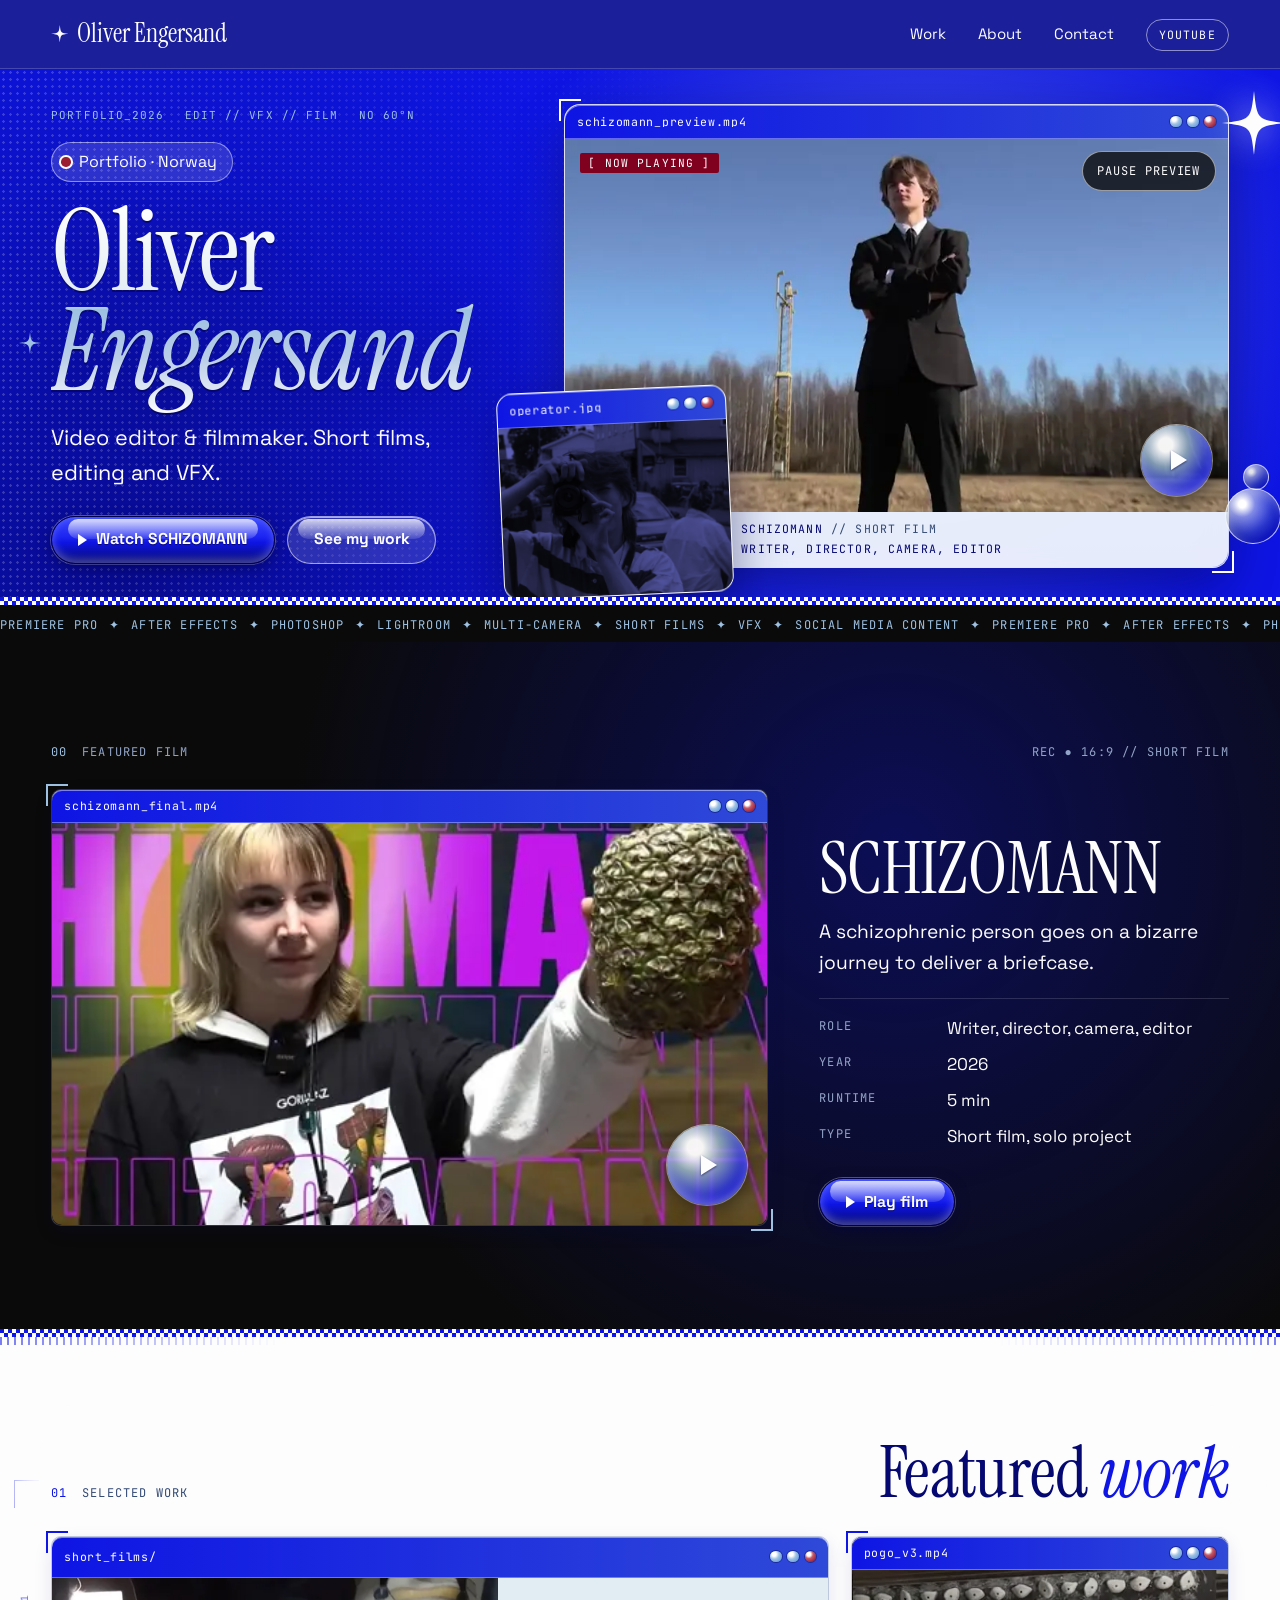
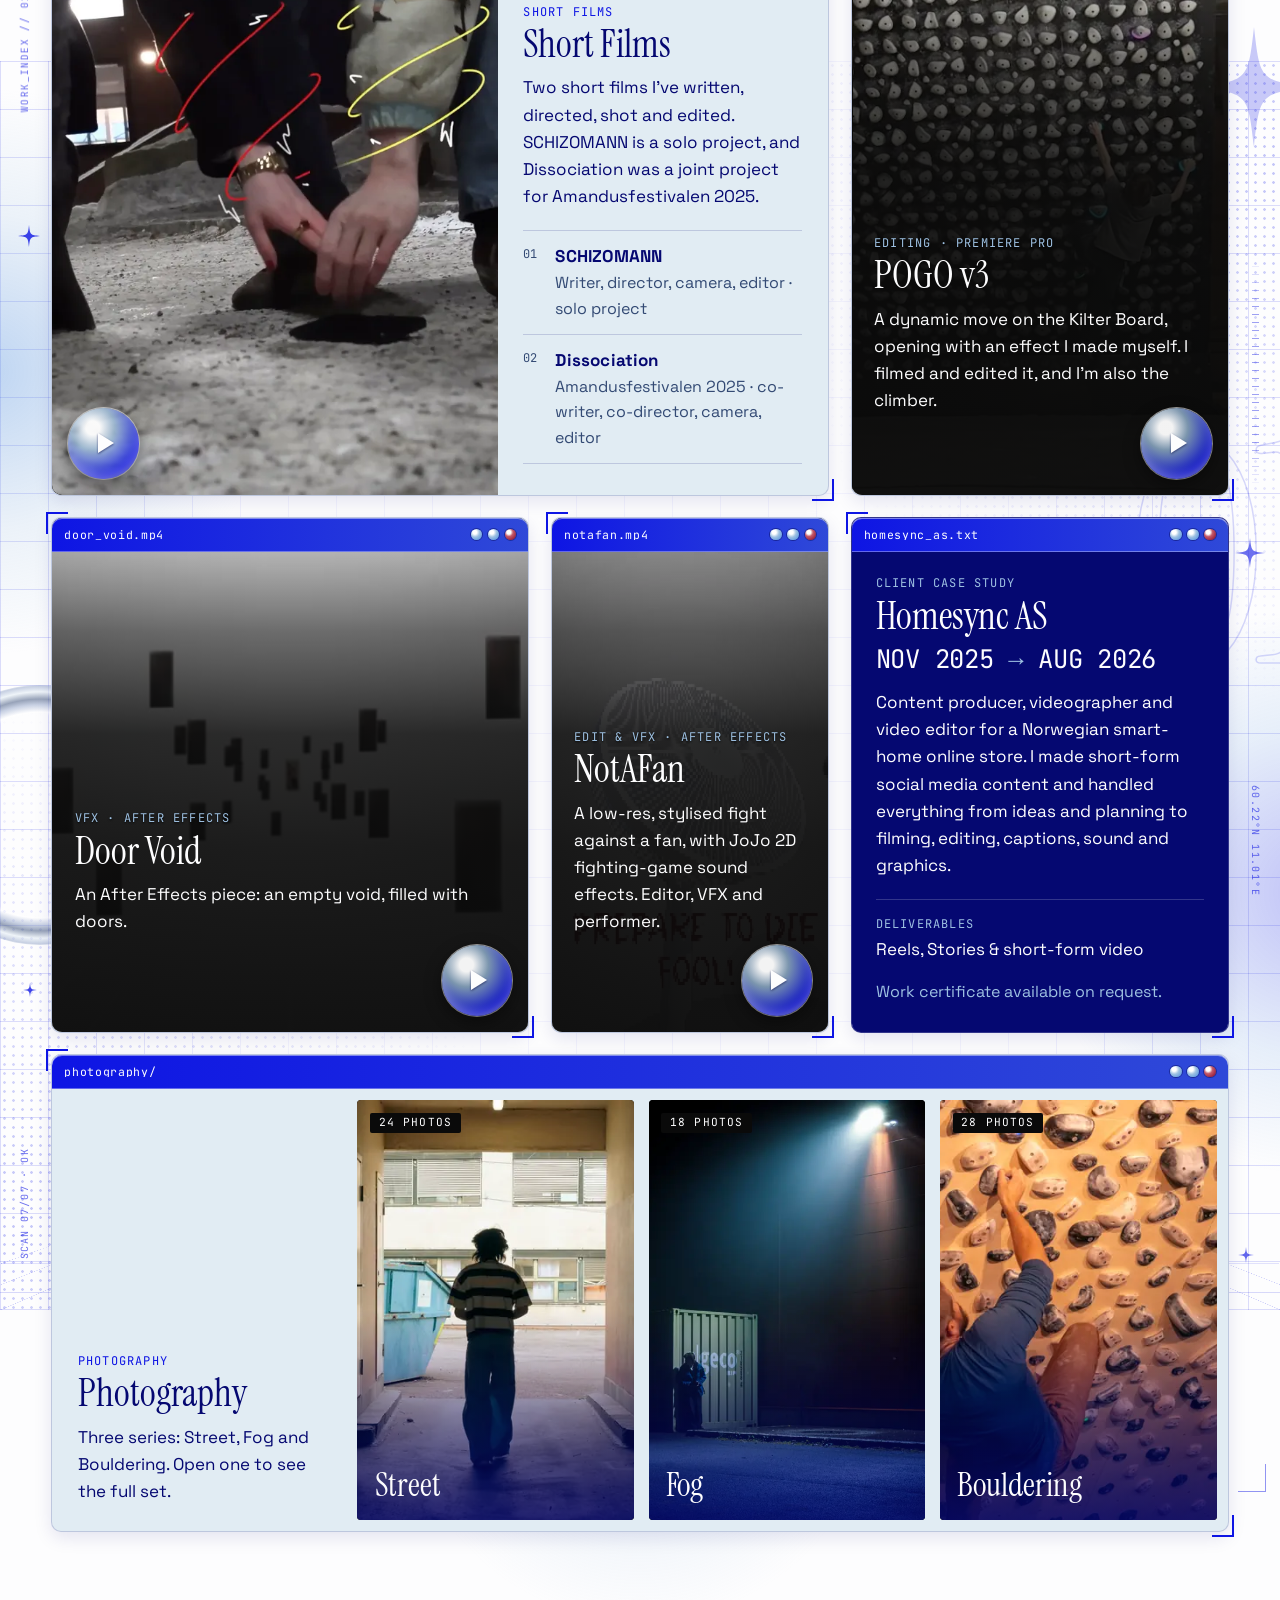
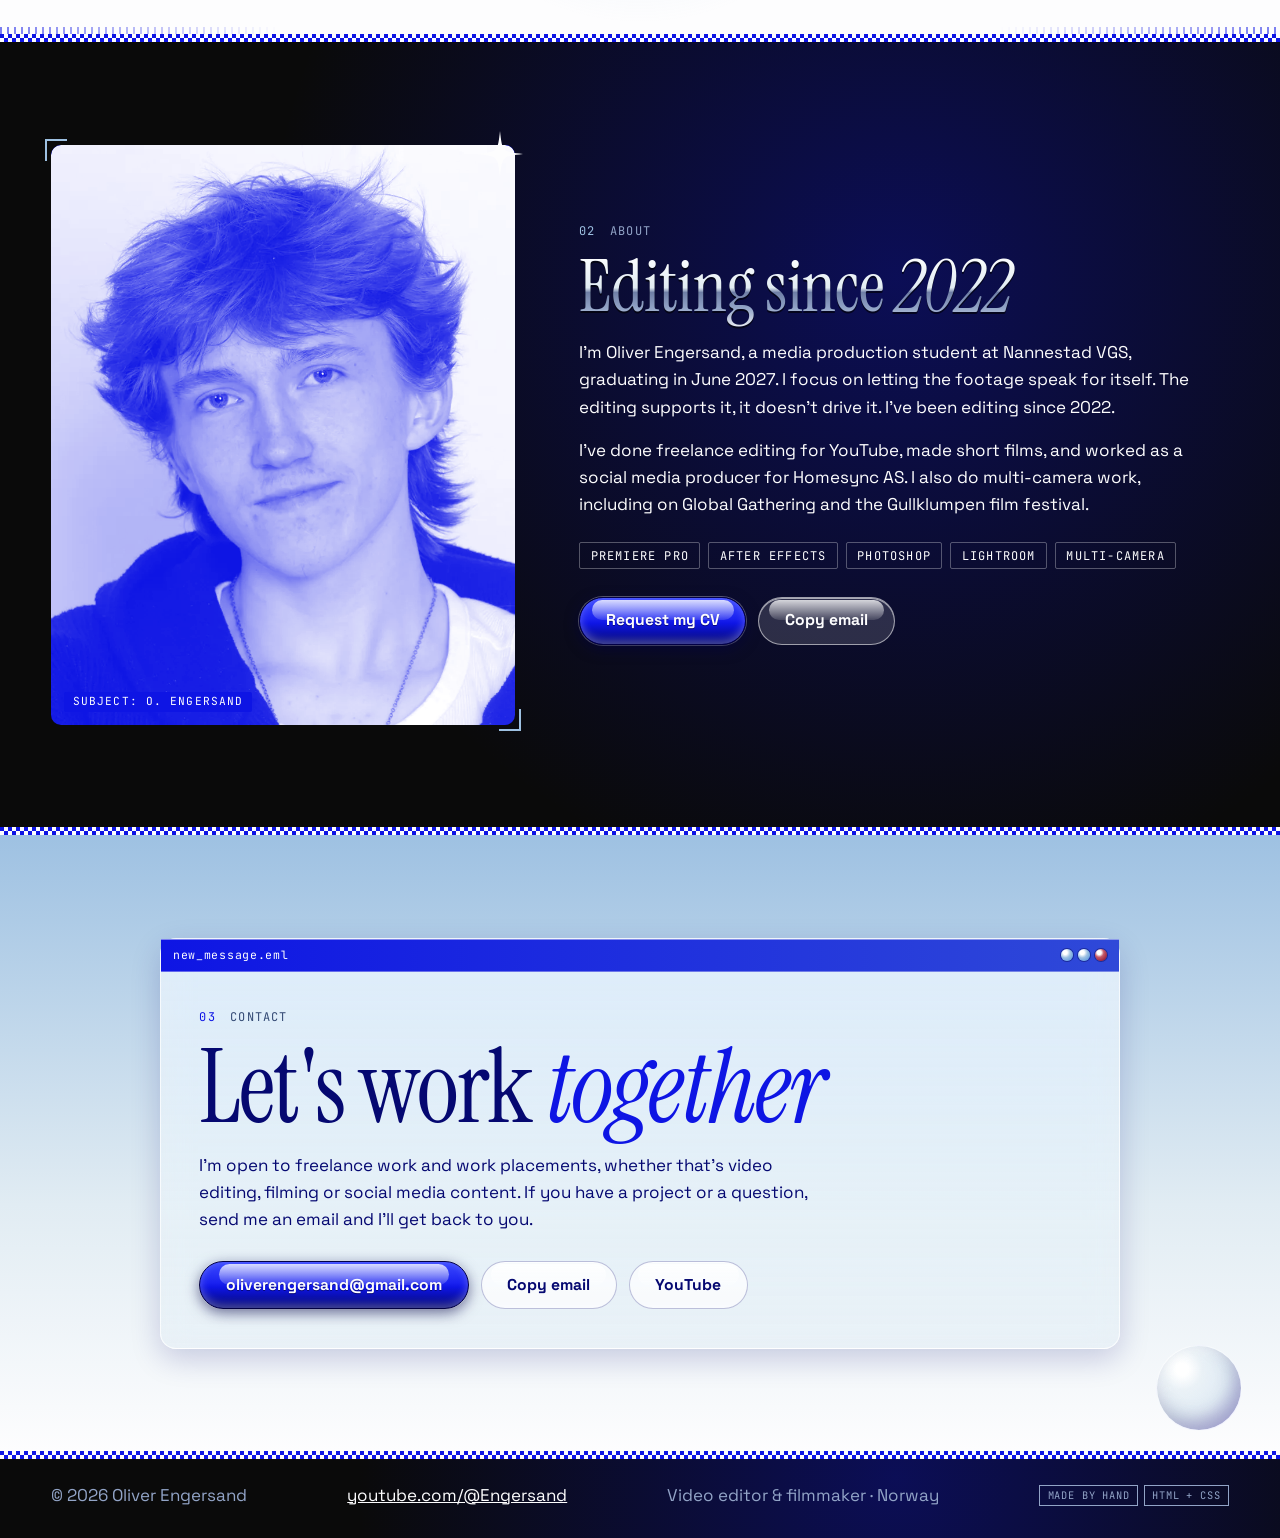
==== commit 38755a56: "Add a layered parallax background behind the Work section. Three decorative layers sit behind the ca" ====
--- a/index.html
+++ b/index.html
@@ -140,6 +140,35 @@
     <div class="strip strip--checker" aria-hidden="true"></div>
 
     <section class="work surface--paper" id="work" aria-labelledby="work-title">
+      <div class="work-bg" aria-hidden="true">
+        <div class="work-bg__layer work-bg__far" data-speed="0.35">
+          <span class="work-bg__grid"></span>
+          <span class="work-bg__dots"></span>
+          <span class="work-bg__floor"></span>
+          <span class="work-bg__numeral">01</span>
+        </div>
+        <div class="work-bg__layer work-bg__mid" data-speed="0.55">
+          <span class="work-bg__orb work-bg__orb--a"></span>
+          <span class="work-bg__orb work-bg__orb--b"></span>
+          <span class="work-bg__orb work-bg__orb--c"></span>
+          <span class="work-bg__ring"></span>
+        </div>
+        <div class="work-bg__layer work-bg__near" data-speed="0.75">
+          <svg class="work-bg__spark work-bg__spark--1" viewBox="0 0 100 100"><use href="#spark"/></svg>
+          <svg class="work-bg__spark work-bg__spark--2" viewBox="0 0 100 100"><use href="#spark"/></svg>
+          <svg class="work-bg__spark work-bg__spark--3" viewBox="0 0 100 100"><use href="#spark"/></svg>
+          <svg class="work-bg__spark work-bg__spark--4" viewBox="0 0 100 100"><use href="#spark"/></svg>
+          <svg class="work-bg__spark work-bg__spark--big" viewBox="0 0 100 100"><use href="#spark"/></svg>
+          <span class="work-bg__bracket work-bg__bracket--tl"></span>
+          <span class="work-bg__bracket work-bg__bracket--br"></span>
+          <span class="work-bg__tag work-bg__tag--l">WORK_INDEX // 01</span>
+          <span class="work-bg__tag work-bg__tag--r">60.22°N 11.01°E</span>
+          <span class="work-bg__tag work-bg__tag--b">SCAN 07/07 · OK</span>
+          <span class="work-bg__ruler"></span>
+        </div>
+        <span class="work-bg__edge work-bg__edge--top"></span>
+        <span class="work-bg__edge work-bg__edge--bottom"></span>
+      </div>
       <div class="work__inner">
         <div class="section-head">
           <p class="label"><span class="label__no">01</span>Selected work</p>
--- a/styles.css
+++ b/styles.css
@@ -887,3 +887,130 @@
     box-decoration-break: clone;
   }
 }
+
+
+/* ==== Work section depth background (parallax) ==== */
+/* Every layer moves SLOWER than the page: far 0.35x, mid 0.55x, near 0.75x, cards 1x. */
+.work { position: relative; isolation: isolate; overflow: clip; }
+.work__inner { position: relative; z-index: 1; }
+.work-bg { position: absolute; inset: 0; z-index: 0; pointer-events: none; overflow: hidden; contain: strict; }
+.work-bg__layer { position: absolute; left: 0; right: 0; top: 0; height: 100%; }
+.work-bg__layer > * { position: absolute; display: block; }
+.work-bg__far { --s: .35; }
+.work-bg__mid { --s: .55; }
+.work-bg__near { --s: .75; }
+
+/* Far: cobalt grid strongest in the gutters, halftone corners, perspective floor, outline numeral */
+.work-bg__grid {
+  inset: 0;
+  background:
+    linear-gradient(rgba(14,21,228,.14) 1px, transparent 1px) 0 0 / 48px 48px,
+    linear-gradient(90deg, rgba(14,21,228,.14) 1px, transparent 1px) 0 0 / 48px 48px;
+  -webkit-mask: linear-gradient(90deg, #000, #000 6%, rgba(0,0,0,.3) 20%, rgba(0,0,0,.3) 80%, #000 94%, #000);
+          mask: linear-gradient(90deg, #000, #000 6%, rgba(0,0,0,.3) 20%, rgba(0,0,0,.3) 80%, #000 94%, #000);
+}
+.work-bg__dots {
+  inset: 0; opacity: .85;
+  background: radial-gradient(rgba(14,21,228,.28) 1px, transparent 1.6px) 0 0 / 9px 9px;
+  -webkit-mask: radial-gradient(circle at 100% 8%, #000, transparent 32%), radial-gradient(circle at 0% 92%, #000, transparent 30%);
+          mask: radial-gradient(circle at 100% 8%, #000, transparent 32%), radial-gradient(circle at 0% 92%, #000, transparent 30%);
+}
+.work-bg__floor {
+  left: -10%; right: -10%; bottom: 0; height: 360px; transform-origin: 50% 100%;
+  transform: perspective(520px) rotateX(62deg);
+  background:
+    linear-gradient(rgba(14,21,228,.22) 1px, transparent 1px) 0 0 / 64px 40px,
+    linear-gradient(90deg, rgba(14,21,228,.22) 1px, transparent 1px) 0 0 / 64px 40px;
+  -webkit-mask: linear-gradient(transparent, #000 70%); mask: linear-gradient(transparent, #000 70%);
+}
+.work-bg__numeral {
+  right: -3vw; top: 30%; font: 400 clamp(12rem, 24vw, 22rem)/.8 var(--serif);
+  color: transparent; -webkit-text-stroke: 1.5px rgba(14,21,228,.16); letter-spacing: -.04em;
+}
+
+/* Mid: soft cobalt and sky orbs plus a chrome ring, in the gutters */
+.work-bg__orb { border-radius: 50%; width: 46vw; aspect-ratio: 1; max-width: 760px; }
+.work-bg__orb--a { left: -24vw; top: 8%; background: radial-gradient(circle, rgba(70,137,220,.34), rgba(158,193,226,.18) 38%, transparent 68%); }
+.work-bg__orb--b { right: -26vw; top: 44%; background: radial-gradient(circle, rgba(14,21,228,.26), rgba(70,137,220,.12) 40%, transparent 68%); }
+.work-bg__orb--c { left: 30%; bottom: -18vw; width: 40vw; background: radial-gradient(circle, rgba(158,193,226,.30), transparent 66%); }
+.work-bg__ring {
+  left: -90px; top: 50%; width: 260px; aspect-ratio: 1; border-radius: 50%; opacity: .5;
+  background: radial-gradient(circle, transparent 54%, #fff 56%, #92A4C7 60%, #334A74 63%, #E1ECF3 67%, #92A4C7 70%, transparent 72%);
+}
+
+/* Near: sparkles, brackets, data labels, a tick ruler */
+.work-bg__spark { fill: var(--blue); opacity: .8; width: 22px; height: 22px; }
+.work-bg__spark--1 { left: calc(var(--pad) * .35); top: 22%; }
+.work-bg__spark--2 { right: calc(var(--pad) * .3); top: 41%; width: 30px; height: 30px; opacity: .6; }
+.work-bg__spark--3 { left: calc(var(--pad) * .45); top: 68%; width: 14px; height: 14px; }
+.work-bg__spark--4 { right: calc(var(--pad) * .5); top: 84%; width: 16px; height: 16px; opacity: .65; }
+.work-bg__spark--big { right: -34px; top: 10%; width: 120px; height: 120px; opacity: .22; }
+.work-bg__bracket { width: 28px; height: 28px; border: 1.5px solid rgba(14,21,228,.45); }
+.work-bg__bracket--tl { left: 14px; top: 18px; border-right: 0; border-bottom: 0; }
+.work-bg__bracket--br { right: 14px; bottom: 18px; border-left: 0; border-top: 0; }
+.work-bg__tag {
+  font: .625rem/1 var(--mono); letter-spacing: .14em; text-transform: uppercase; color: rgba(14,21,228,.62);
+  writing-mode: vertical-rl; white-space: nowrap;
+}
+.work-bg__tag--l { left: calc(var(--pad) * .4); top: 8%; transform: rotate(180deg); }
+.work-bg__tag--r { right: calc(var(--pad) * .4); top: 56%; }
+.work-bg__tag--b { left: calc(var(--pad) * .4); top: 78%; transform: rotate(180deg); }
+.work-bg__ruler {
+  right: calc(var(--pad) * .42); top: 24%; width: 7px; height: 14%;
+  background: repeating-linear-gradient(180deg, rgba(14,21,228,.4) 0 1px, transparent 1px 8px);
+  -webkit-mask: linear-gradient(transparent, #000 20%, #000 80%, transparent); mask: linear-gradient(transparent, #000 20%, #000 80%, transparent);
+}
+
+/* Static scanline ticks on the section edges */
+.work-bg__edge {
+  position: absolute; left: 0; right: 0; height: 8px; opacity: .55;
+  background: repeating-linear-gradient(90deg, var(--blue) 0 2px, transparent 2px 7px);
+  -webkit-mask: linear-gradient(90deg, #000, transparent 22%, transparent 78%, #000); mask: linear-gradient(90deg, #000, transparent 22%, transparent 78%, #000);
+}
+.work-bg__edge--top { top: 0; }
+.work-bg__edge--bottom { bottom: 0; }
+
+/* Live parallax sizing. Each layer becomes the band of itself that can ever be seen:
+   height = s*H + (1-s)*100vh, centred on the section. Across the section's view range it then
+   travels (1-s)*(100vh + H), which makes it move at exactly s times the scroll speed.
+   The travel is written in terms of the layer's own height L: A = (1-s)/(2s)*L + (1-s)(2s-1)/(2s)*100vh. */
+.work-bg--live .work-bg__layer {
+  top: calc((1 - var(--s)) * (100% - 100vh) / 2);
+  height: calc(var(--s) * 100% + (1 - var(--s)) * 100vh);
+  will-change: transform;
+}
+@media (prefers-reduced-motion: no-preference) and (min-width: 761px) {
+  @supports (animation-timeline: view()) {
+    .work { view-timeline: --work block; }
+    .work-bg { --live: 1; }
+    .work-bg .work-bg__layer {
+      top: calc((1 - var(--s)) * (100% - 100vh) / 2);
+      height: calc(var(--s) * 100% + (1 - var(--s)) * 100vh);
+      will-change: transform;
+      --a: calc((1 - var(--s)) / (2 * var(--s)) * 100% + (1 - var(--s)) * (2 * var(--s) - 1) / (2 * var(--s)) * 100vh);
+      animation: work-depth linear both; animation-timeline: --work; animation-range: cover;
+    }
+    @keyframes work-depth {
+      from { transform: translate3d(0, calc(var(--a) * -1), 0); }
+      to { transform: translate3d(0, var(--a), 0); }
+    }
+  }
+}
+
+/* Mobile: static and lighter, gutters are too narrow for labels */
+@media (max-width: 760px) {
+  .work-bg .work-bg__layer { top: 0; height: 100%; will-change: auto; transform: none !important; animation: none; }
+  .work-bg__orb--b, .work-bg__orb--c, .work-bg__ring, .work-bg__numeral, .work-bg__floor,
+  .work-bg__tag, .work-bg__ruler, .work-bg__spark--2, .work-bg__spark--3, .work-bg__spark--4, .work-bg__bracket { display: none !important; }
+  .work-bg__orb--a { width: 90vw; left: -45vw; top: 4%; }
+  .work-bg__grid { -webkit-mask: linear-gradient(#000, transparent 18%, transparent 82%, #000); mask: linear-gradient(#000, transparent 18%, transparent 82%, #000); }
+  .work-bg__spark--1 { left: auto; right: 4px; top: 34%; width: 12px; height: 12px; }
+  .work-bg__spark--big { right: -44px; top: 46%; width: 90px; height: 90px; }
+}
+
+/* Keep the section heading on a clean paper halo so text contrast is unchanged */
+.work .section-head { position: relative; }
+.work .section-head::before {
+  content: ""; position: absolute; inset: -.5rem -.75rem; z-index: -1; pointer-events: none;
+  background: var(--paper); border-radius: 1.5rem; box-shadow: 0 0 28px 20px var(--paper);
+}
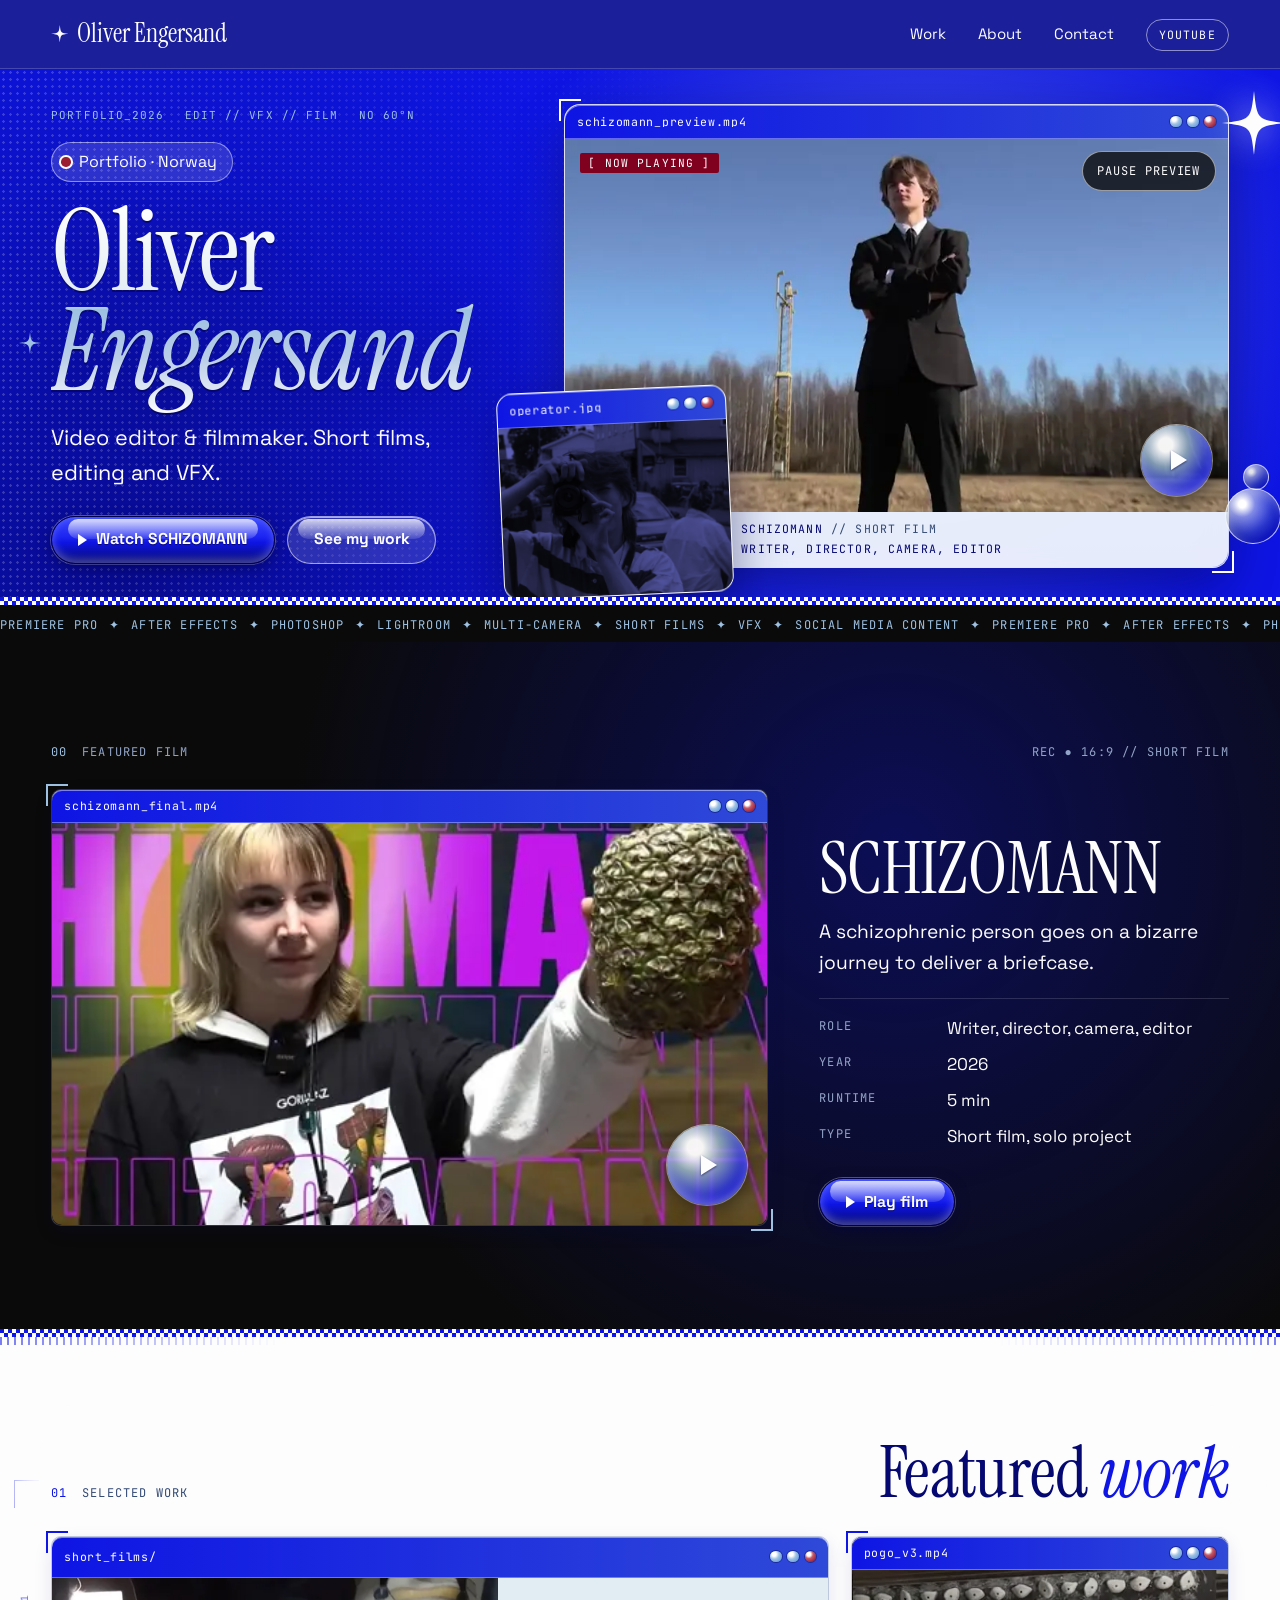
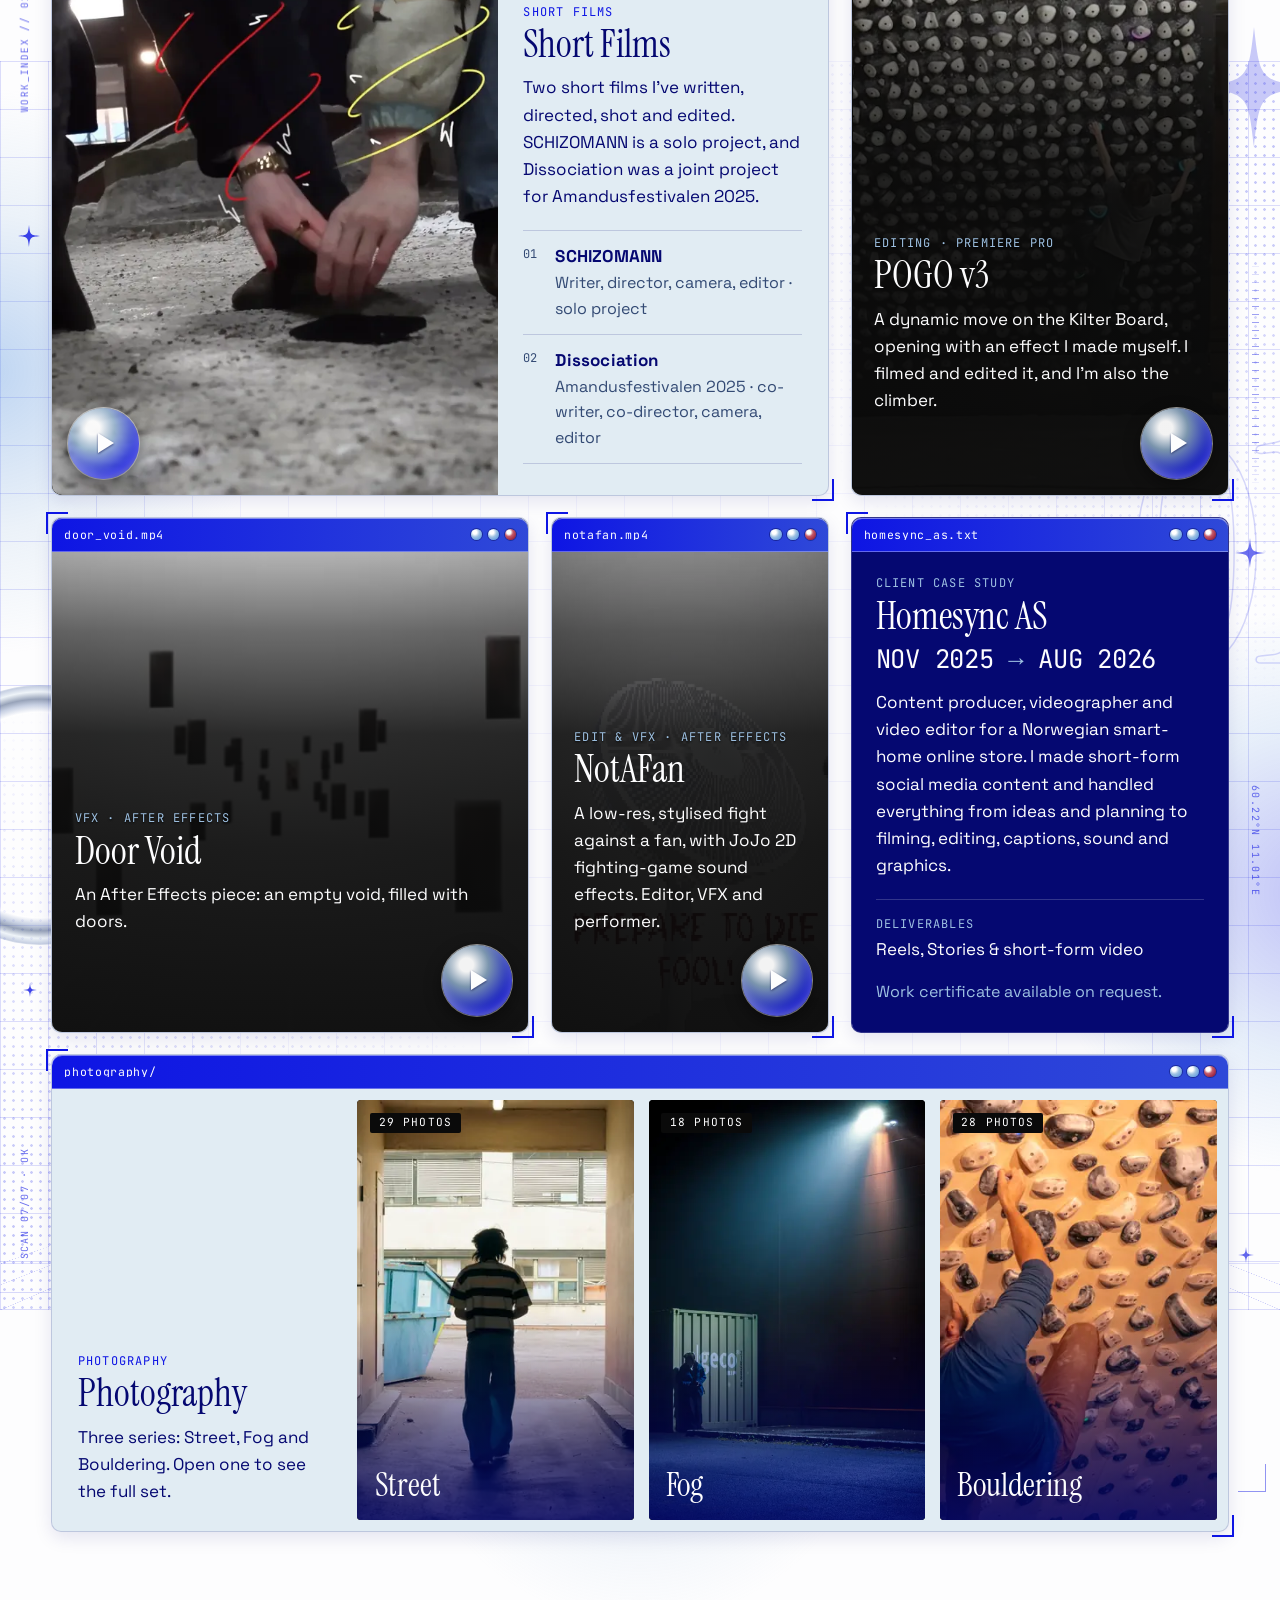
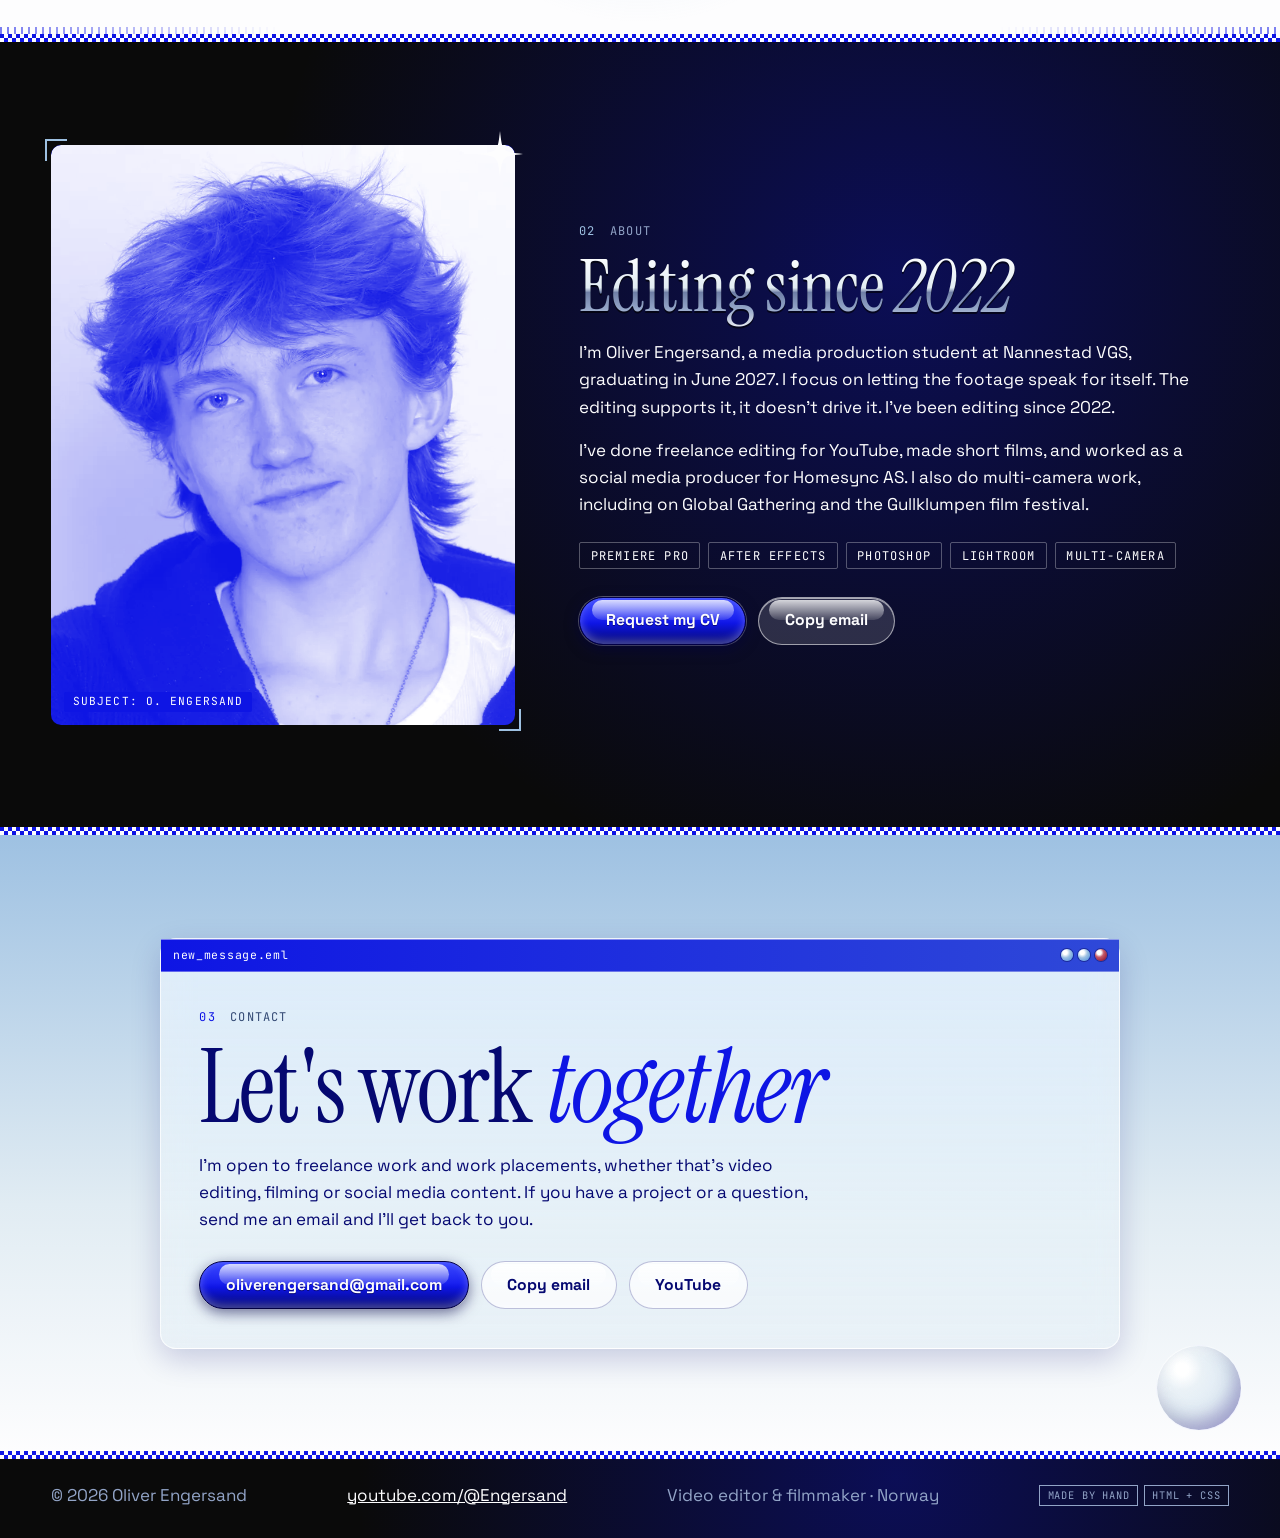
==== commit b061c199: "Add 5 photos to the Street collection Co-authored-by: oliverengersand <oliverengersand@users.noreply" ====
--- a/index.html
+++ b/index.html
@@ -5,7 +5,7 @@
   <meta name="viewport" content="width=device-width, initial-scale=1">
   <title>Oliver Engersand | Video editor and filmmaker</title>
   <meta name="description" content="Video editor and filmmaker from Norway. Short films, editing, After Effects work and social media content. Open for freelance work and work placements.">
-  <link rel="canonical" href="https://oliverengersand.github.io/Engersand/">
+  <link rel="canonical" href="https://engersand.com/">
   <link rel="icon" href="assets/favicon.svg" type="image/svg+xml">
   <link rel="apple-touch-icon" href="assets/apple-touch-icon.png">
   <meta name="theme-color" content="#0E15E4">
@@ -13,8 +13,8 @@
   <meta property="og:site_name" content="Oliver Engersand">
   <meta property="og:title" content="Oliver Engersand | Video editor and filmmaker">
   <meta property="og:description" content="Short films, editing and VFX. Open for freelance work and work placements.">
-  <meta property="og:url" content="https://oliverengersand.github.io/Engersand/">
-  <meta property="og:image" content="https://oliverengersand.github.io/Engersand/assets/og.jpg">
+  <meta property="og:url" content="https://engersand.com/">
+  <meta property="og:image" content="https://engersand.com/assets/og.jpg">
   <meta property="og:image:width" content="1200">
   <meta property="og:image:height" content="630">
   <meta property="og:image:alt" content="Oliver Engersand, video editor and filmmaker, in electric blue with a sparkle star">
@@ -26,7 +26,7 @@
   <script src="assets/photos/galleries.js" defer></script>
   <script src="main.js" defer></script>
   <script type="application/ld+json">
-  {"@context":"https://schema.org","@type":"Person","name":"Oliver Engersand","jobTitle":"Video editor and filmmaker","url":"https://oliverengersand.github.io/Engersand/","email":"mailto:oliverengersand@gmail.com","sameAs":["https://www.youtube.com/@Engersand"]}
+  {"@context":"https://schema.org","@type":"Person","name":"Oliver Engersand","jobTitle":"Video editor and filmmaker","url":"https://engersand.com/","email":"mailto:oliverengersand@gmail.com","sameAs":["https://www.youtube.com/@Engersand"]}
   </script>
 </head>
 <body>
@@ -264,9 +264,9 @@
             </div>
             <ul class="collections">
               <li>
-                <a class="collection" href="assets/photos/street/street-01.webp" data-collection="street" aria-label="24 photos Street, open series">
+                <a class="collection" href="assets/photos/street/street-01.webp" data-collection="street" aria-label="29 photos Street, open series">
                   <span class="collection__media hud"><img src="assets/photos/street/street-01-thumb.webp" alt="" width="720" height="480" loading="lazy"></span>
-                  <span class="tag">24 photos</span>
+                  <span class="tag">29 photos</span>
                   <span class="collection__info"><span class="collection__title">Street</span></span>
                 </a>
               </li>
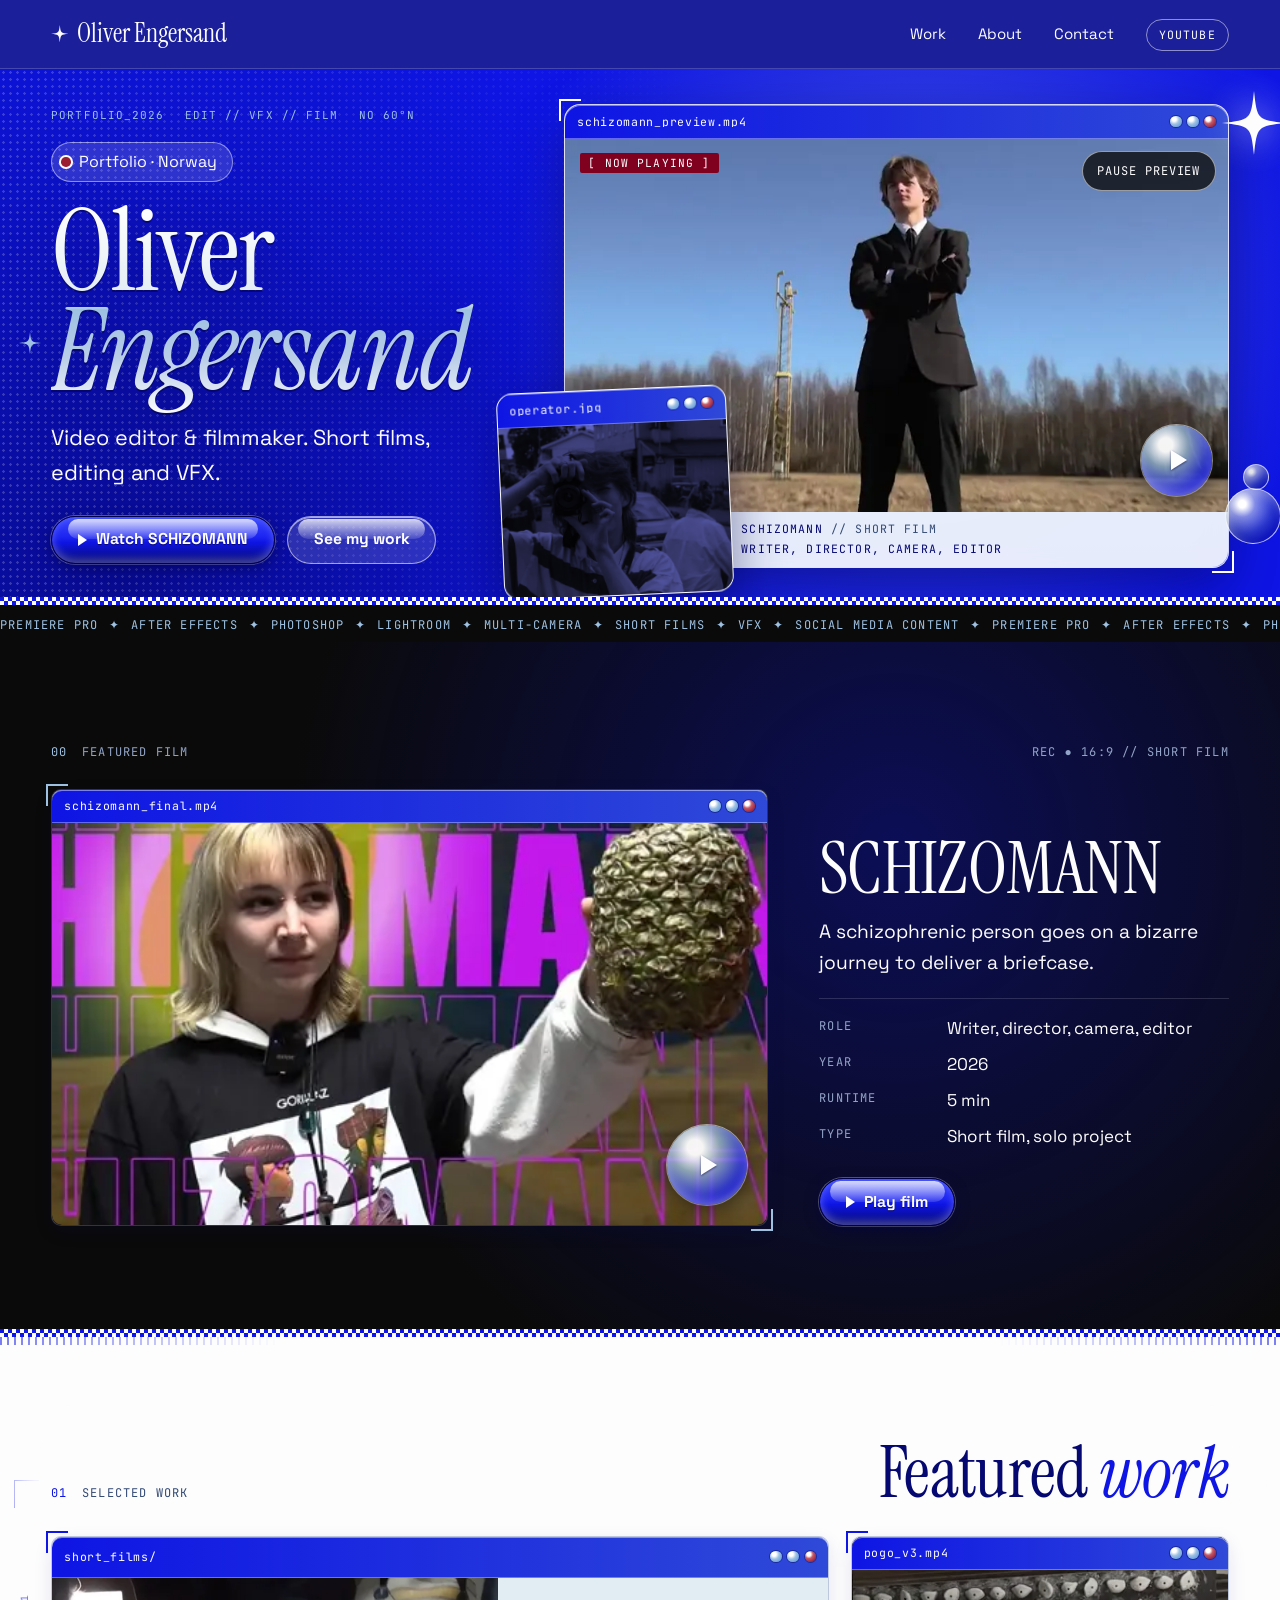
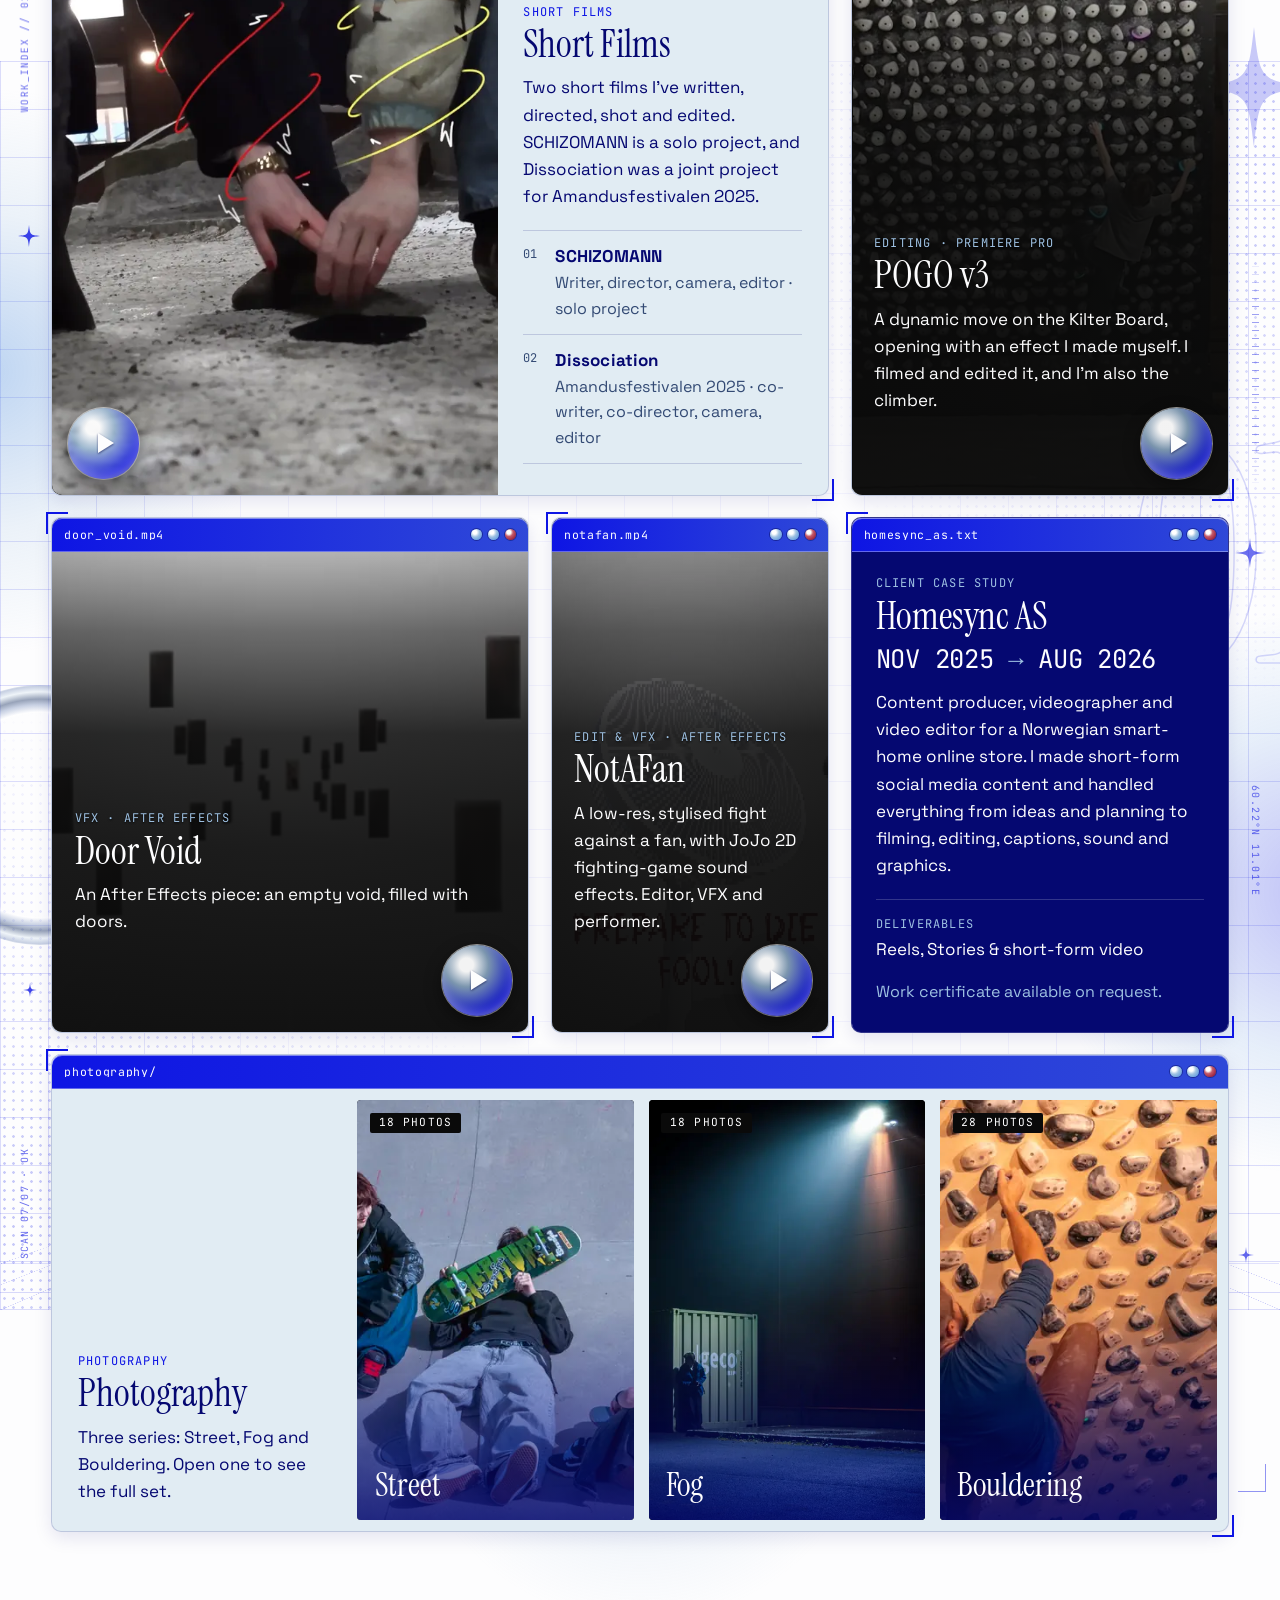
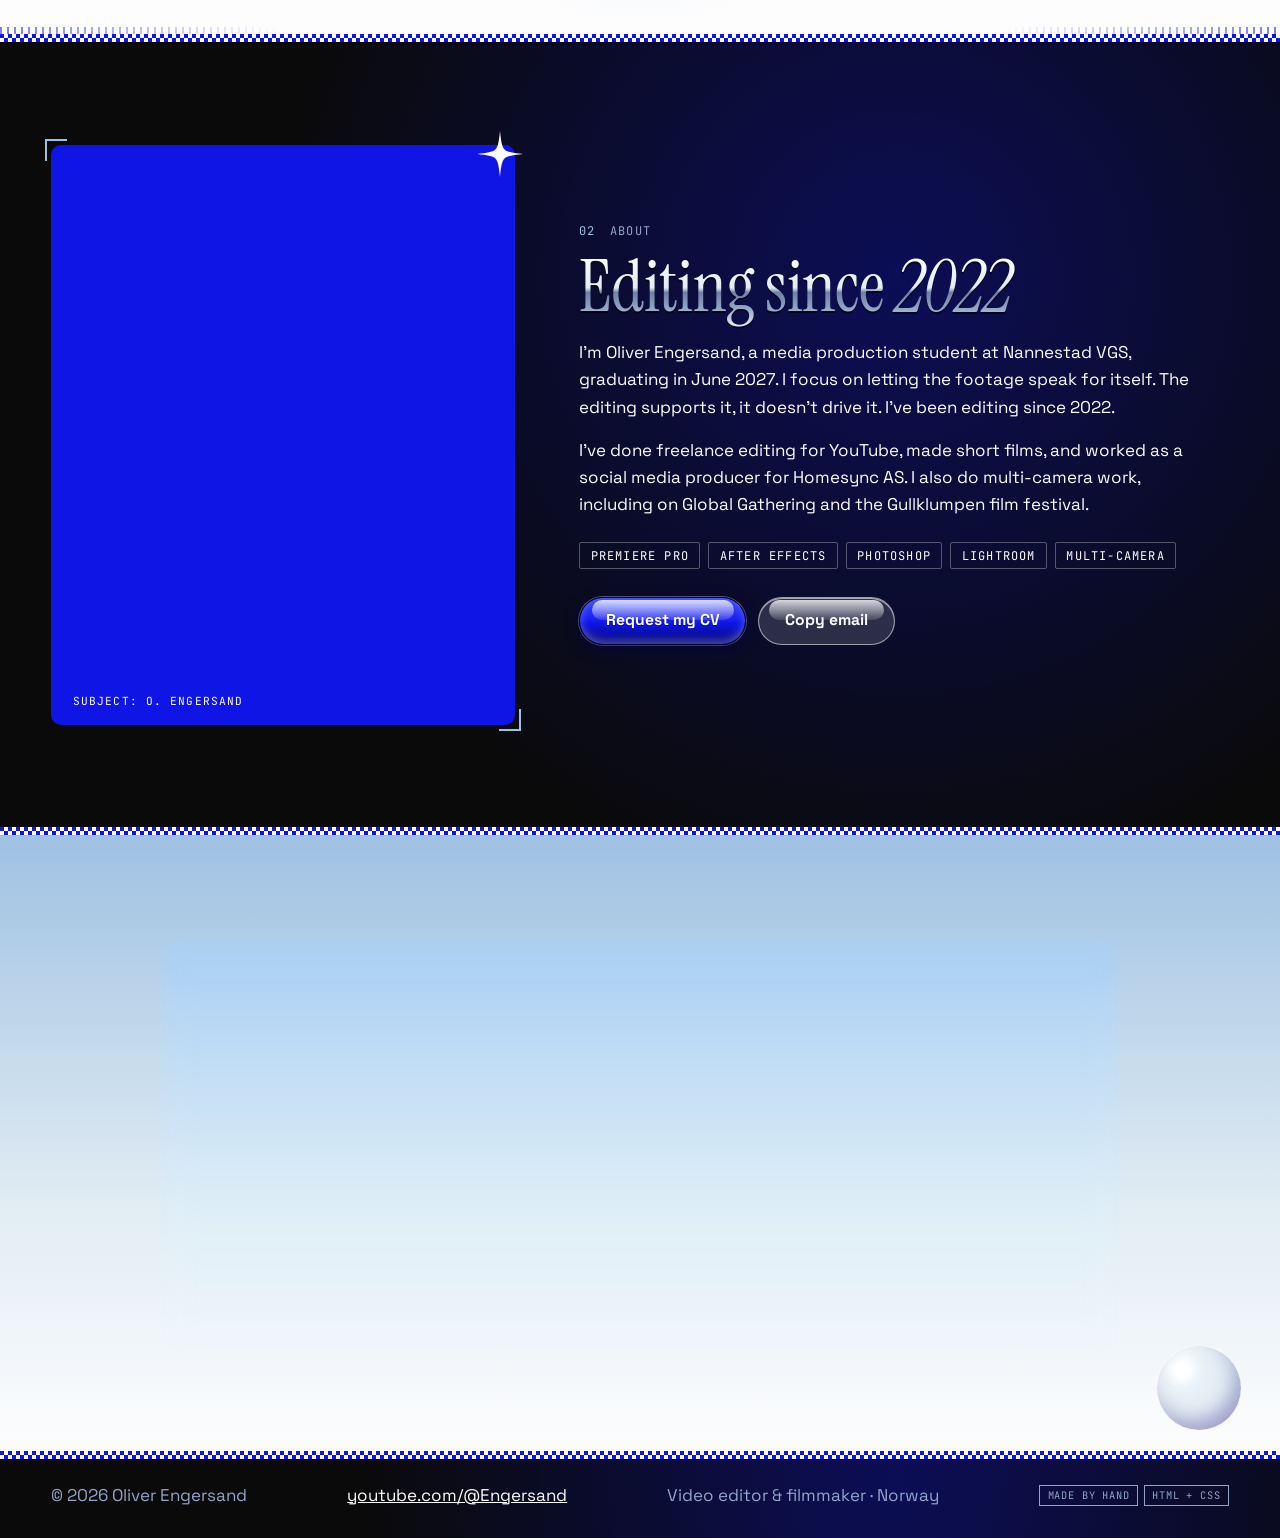
==== commit 4543501d: "Remove Street photos not taken by Oliver Co-authored-by: oliverengersand <oliverengersand@users.nore" ====
--- a/index.html
+++ b/index.html
@@ -264,9 +264,9 @@
             </div>
             <ul class="collections">
               <li>
-                <a class="collection" href="assets/photos/street/street-01.webp" data-collection="street" aria-label="29 photos Street, open series">
-                  <span class="collection__media hud"><img src="assets/photos/street/street-01-thumb.webp" alt="" width="720" height="480" loading="lazy"></span>
-                  <span class="tag">29 photos</span>
+                <a class="collection" href="assets/photos/street/street-02.webp" data-collection="street" aria-label="18 photos Street, open series">
+                  <span class="collection__media hud"><img src="assets/photos/street/street-02-thumb.webp" alt="" width="720" height="480" loading="lazy"></span>
+                  <span class="tag">18 photos</span>
                   <span class="collection__info"><span class="collection__title">Street</span></span>
                 </a>
               </li>
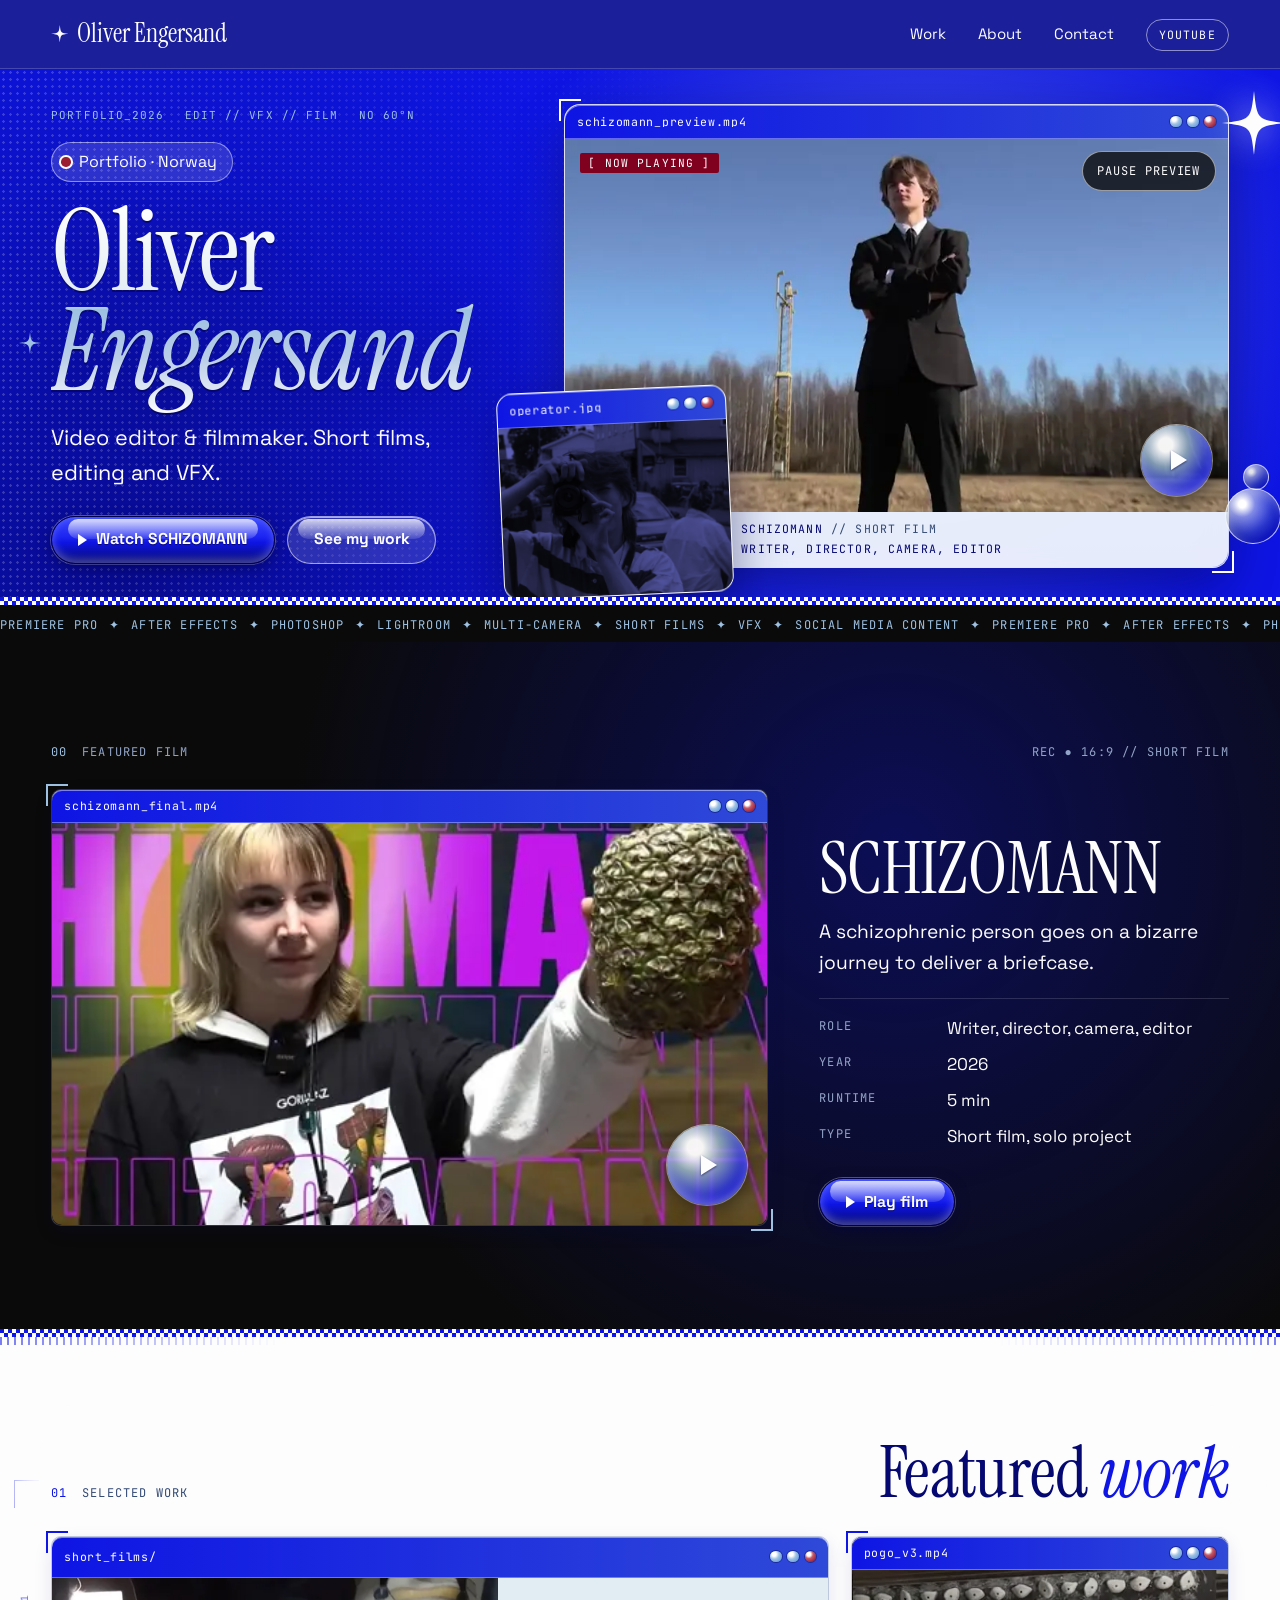
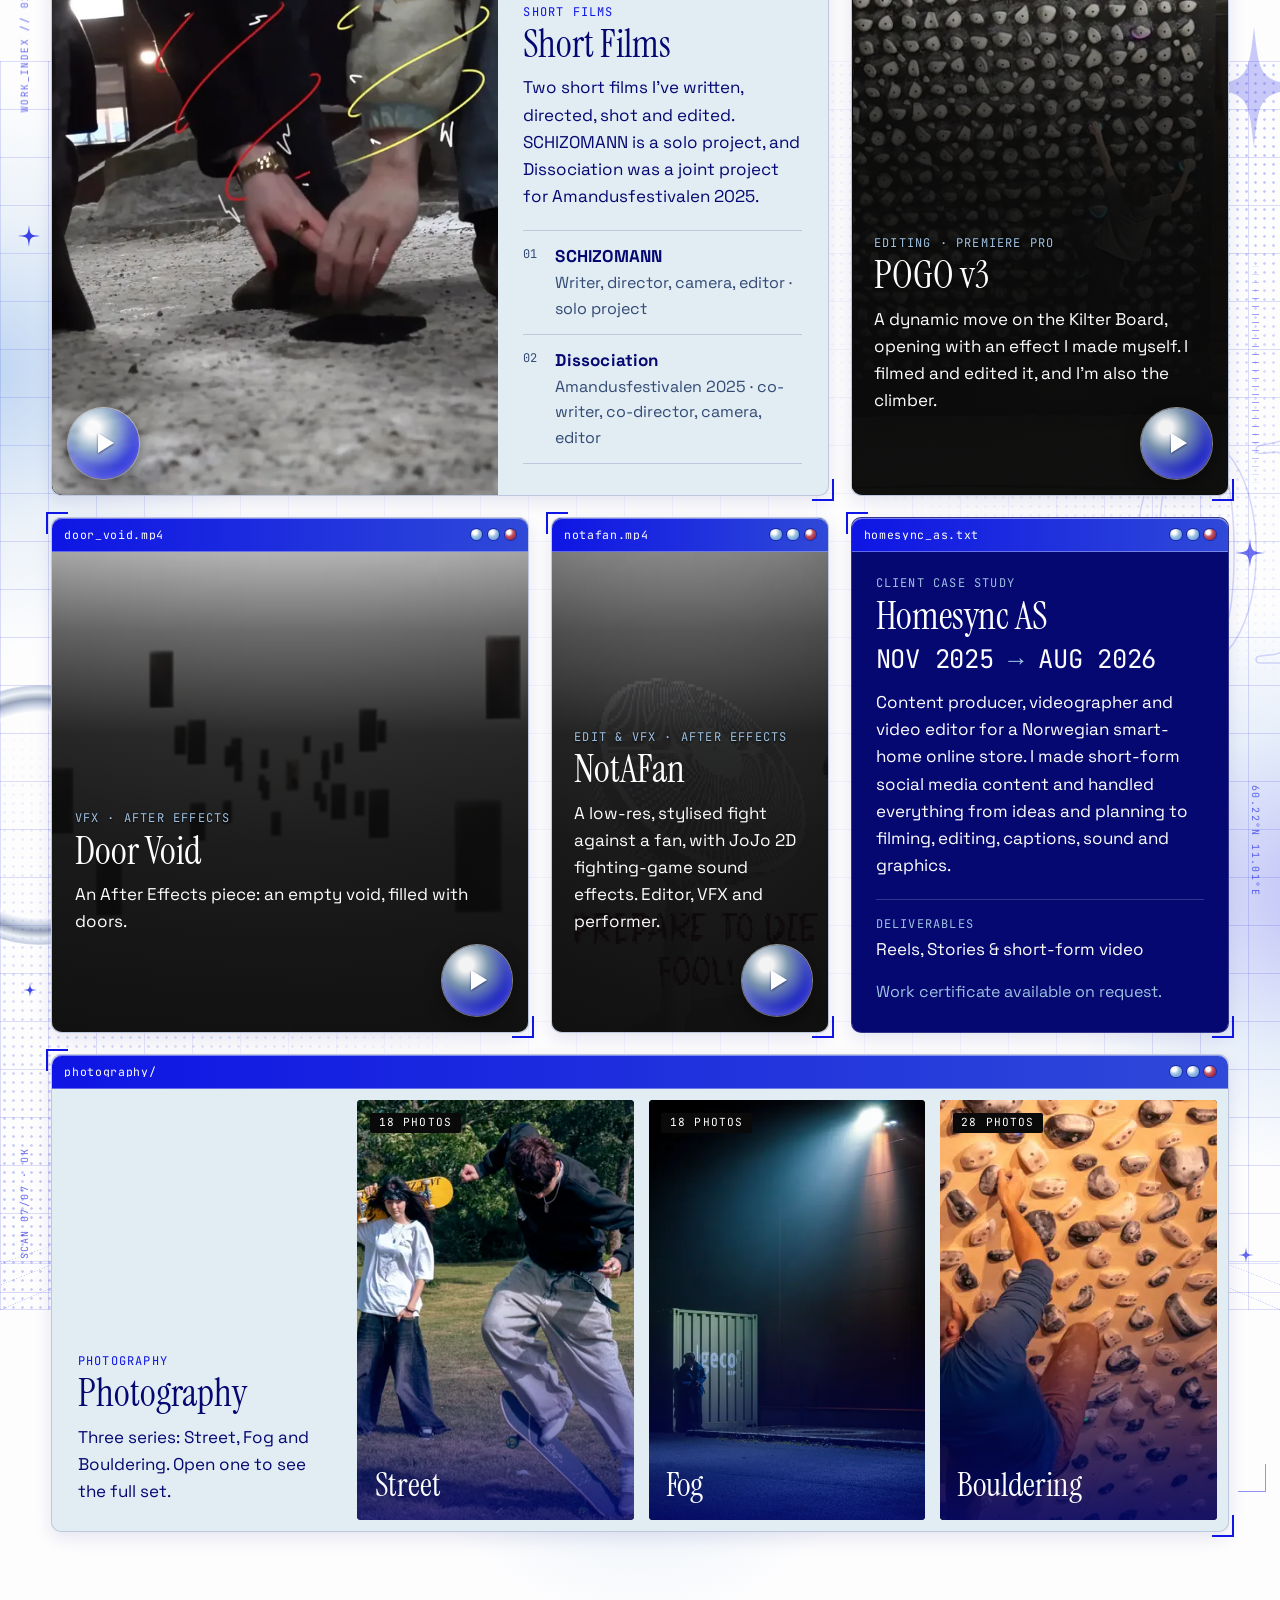
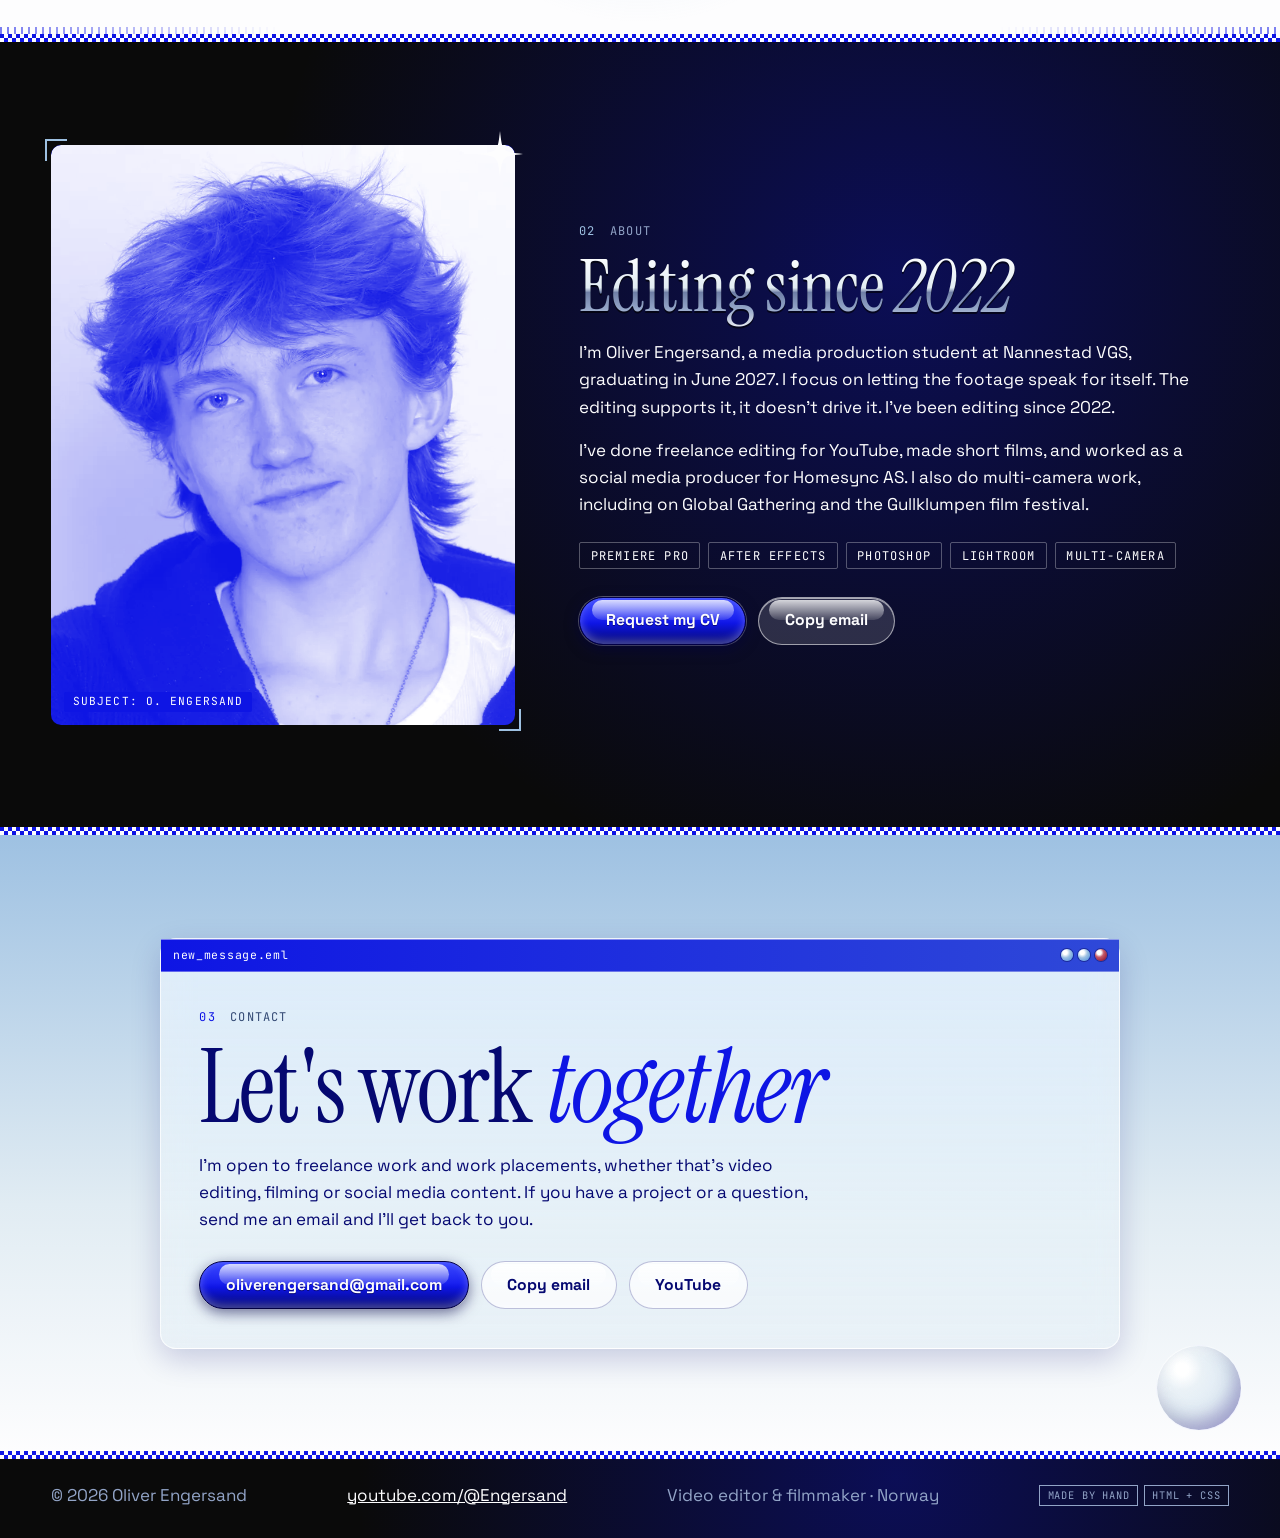
==== commit 2a0a6a37: "Use street-10 as the Street cover Co-authored-by: oliverengersand <oliverengersand@users.noreply.git" ====
--- a/index.html
+++ b/index.html
@@ -264,8 +264,8 @@
             </div>
             <ul class="collections">
               <li>
-                <a class="collection" href="assets/photos/street/street-02.webp" data-collection="street" aria-label="18 photos Street, open series">
-                  <span class="collection__media hud"><img src="assets/photos/street/street-02-thumb.webp" alt="" width="720" height="480" loading="lazy"></span>
+                <a class="collection" href="assets/photos/street/street-10.webp" data-collection="street" aria-label="18 photos Street, open series">
+                  <span class="collection__media hud"><img src="assets/photos/street/street-10-thumb.webp" alt="" width="720" height="480" loading="lazy"></span>
                   <span class="tag">18 photos</span>
                   <span class="collection__info"><span class="collection__title">Street</span></span>
                 </a>
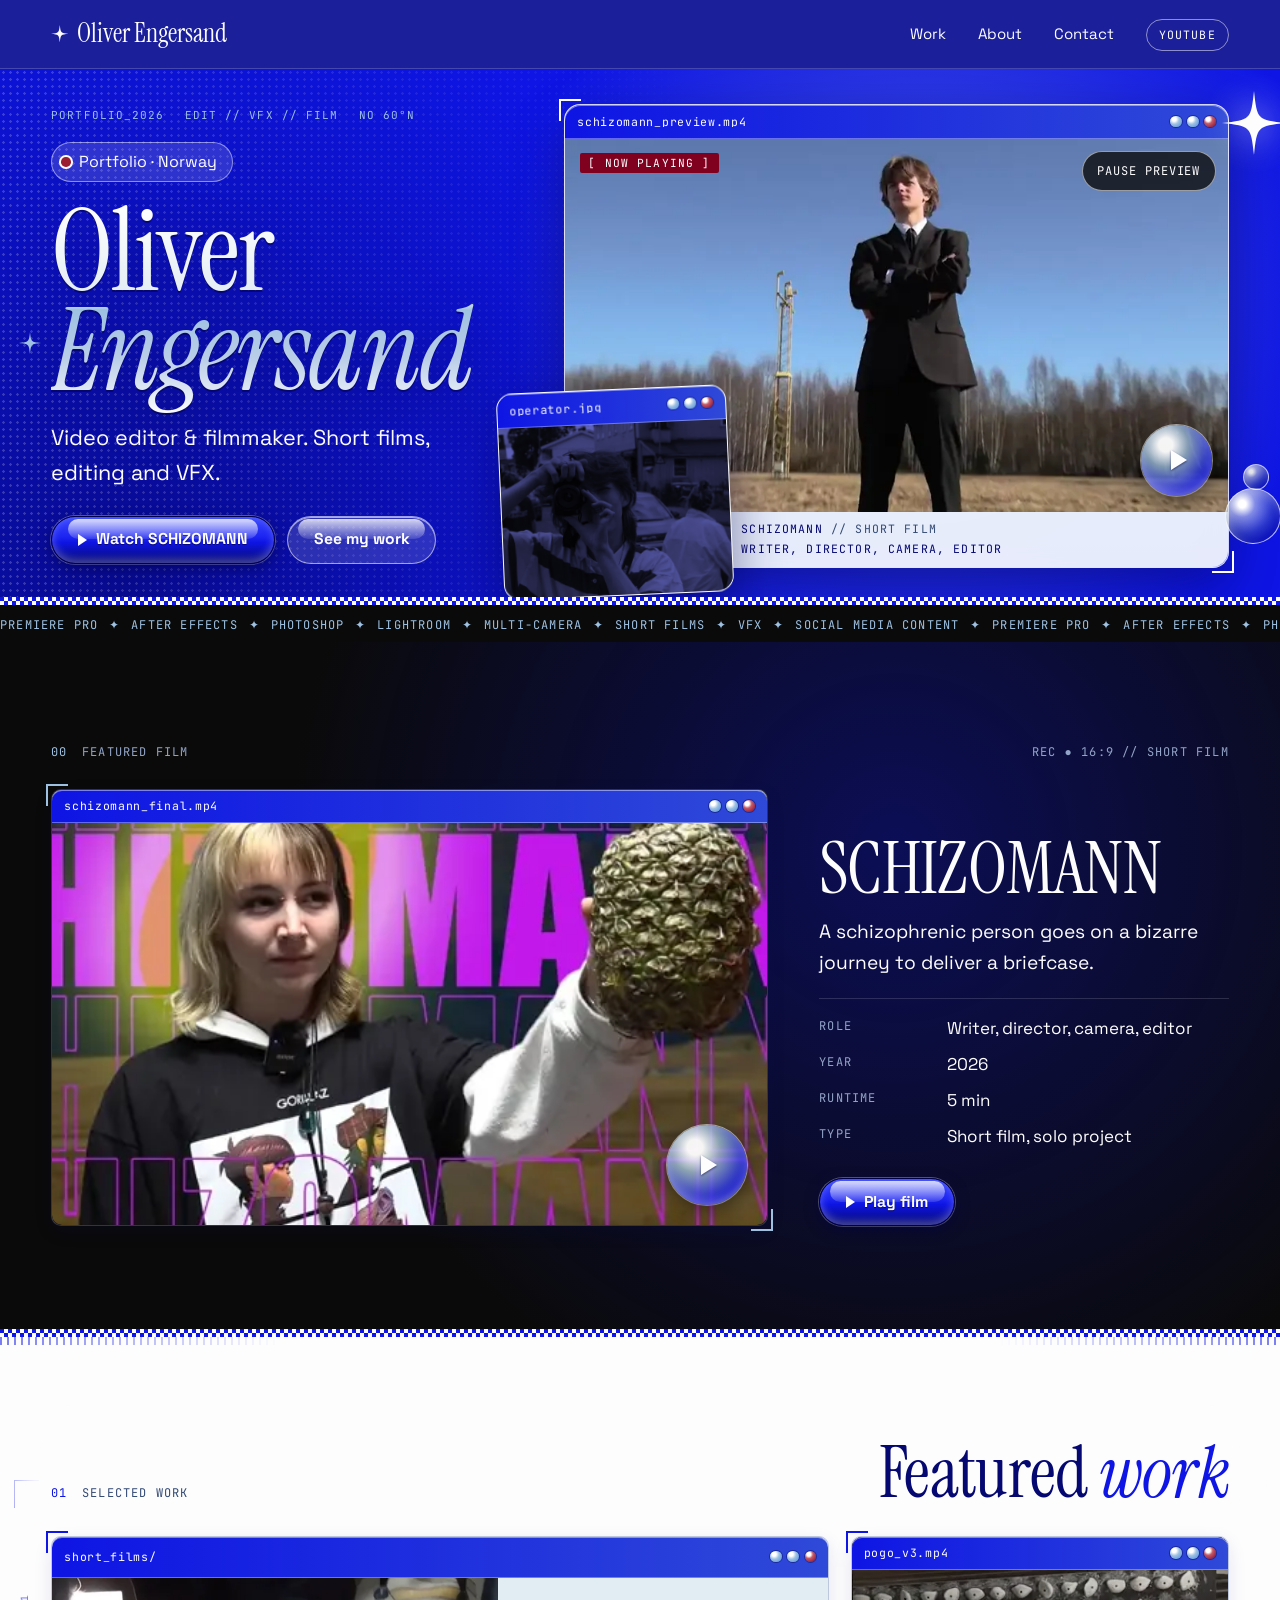
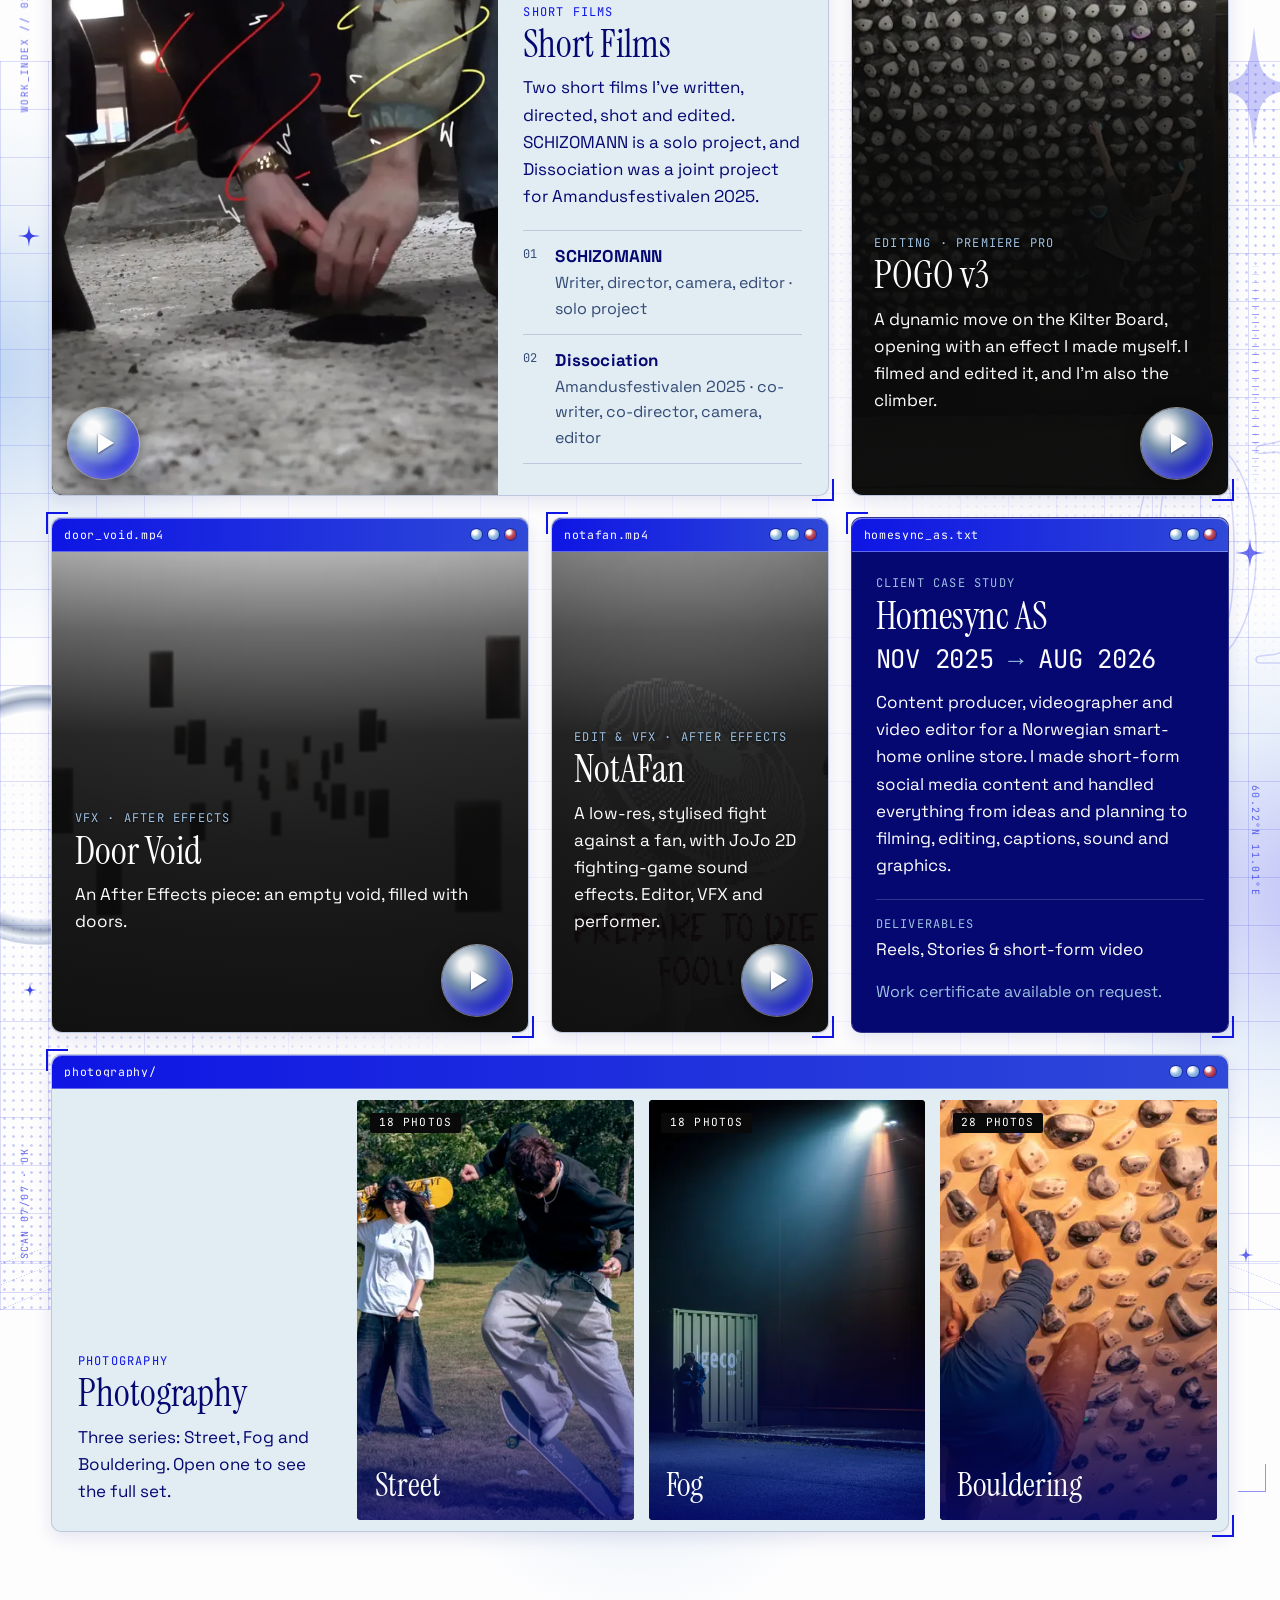
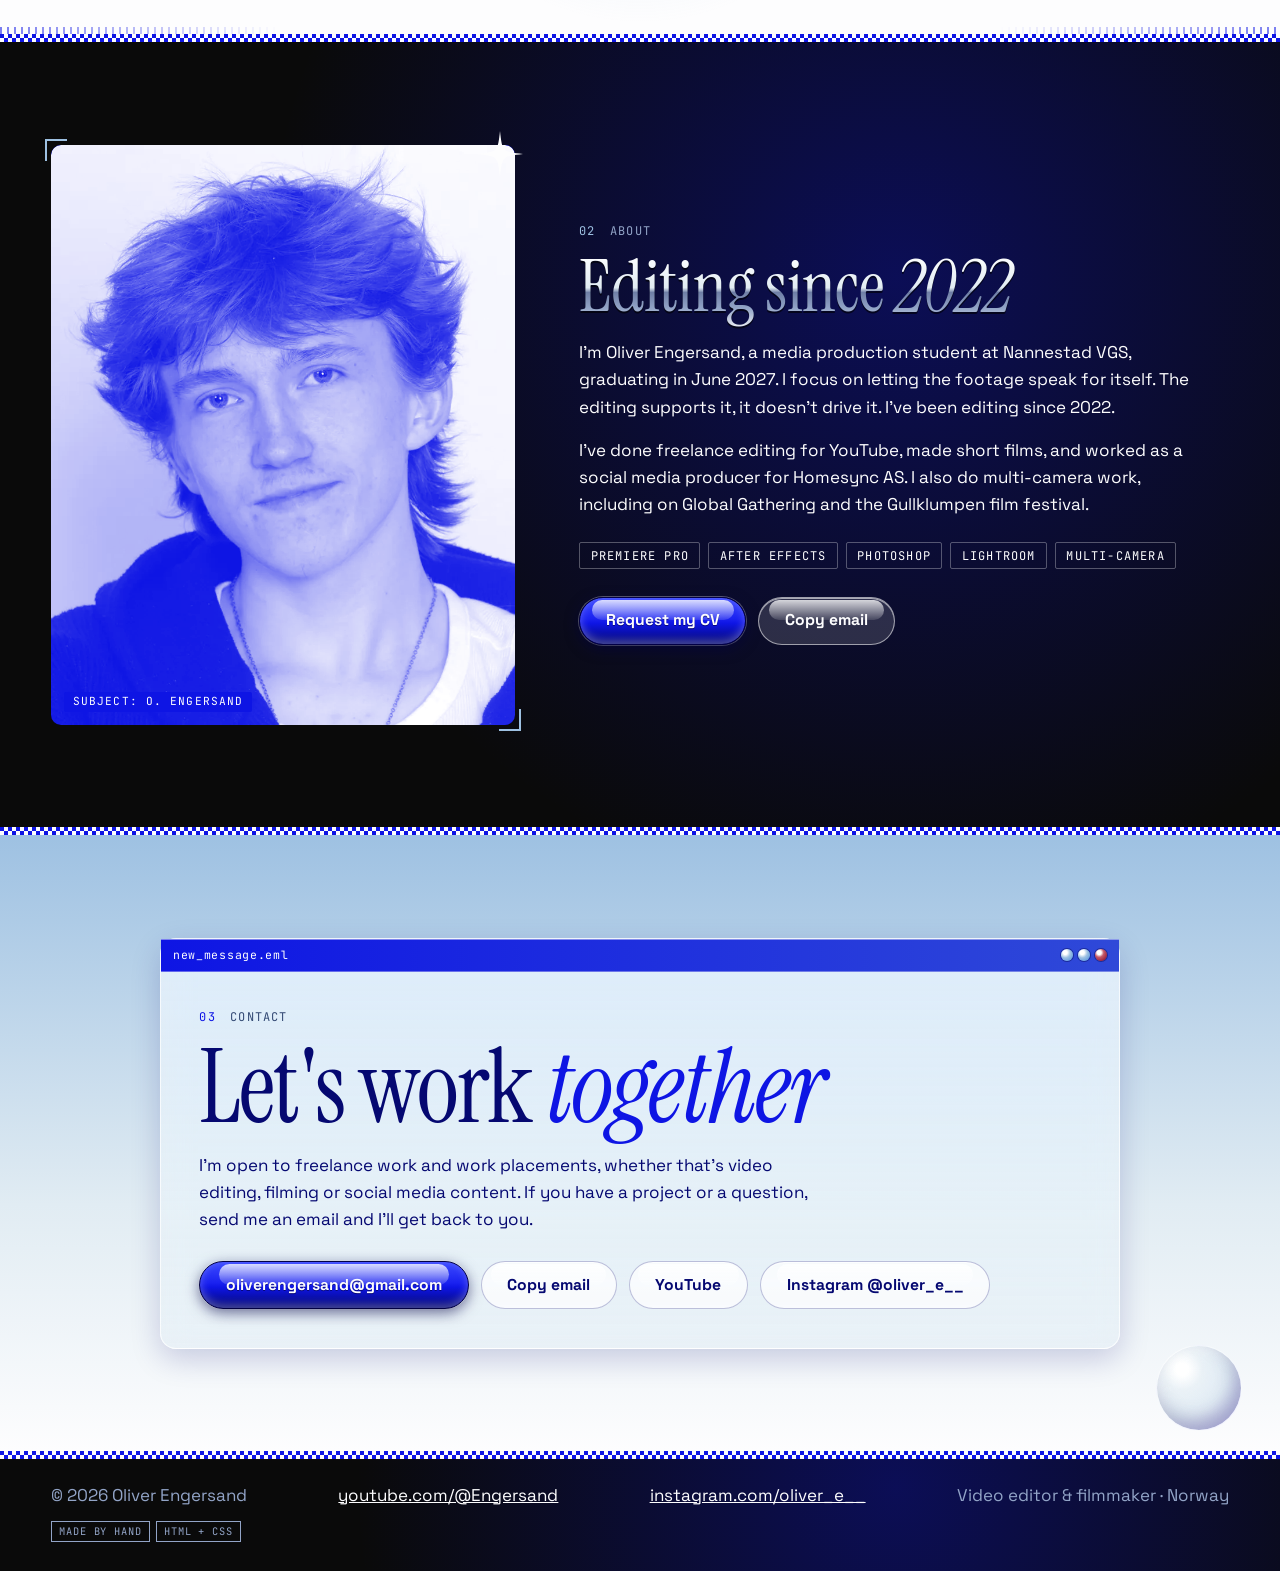
==== commit f4ddf590: "Add Instagram to the contact links Co-authored-by: oliverengersand <oliverengersand@users.noreply.gi" ====
--- a/index.html
+++ b/index.html
@@ -20,13 +20,13 @@
   <meta property="og:image:alt" content="Oliver Engersand, video editor and filmmaker, in electric blue with a sparkle star">
   <meta name="twitter:card" content="summary_large_image">
   <link rel="preload" as="image" href="assets/video/schizomann-preview-poster.webp" imagesrcset="assets/video/schizomann-preview-poster-828.webp 828w, assets/video/schizomann-preview-poster.webp 1280w" imagesizes="(max-width: 760px) 100vw, 55vw" fetchpriority="high">
-  <link rel="stylesheet" href="styles.css">
+  <link rel="stylesheet" href="styles.css?v=20261113b">
   <link rel="preload" href="assets/fonts/instrument-serif-400.woff2" as="font" type="font/woff2" crossorigin>
   <link rel="preload" href="assets/fonts/space-grotesk-400.woff2" as="font" type="font/woff2" crossorigin>
-  <script src="assets/photos/galleries.js" defer></script>
-  <script src="main.js" defer></script>
+  <script src="assets/photos/galleries.js?v=20261113b" defer></script>
+  <script src="main.js?v=20261113b" defer></script>
   <script type="application/ld+json">
-  {"@context":"https://schema.org","@type":"Person","name":"Oliver Engersand","jobTitle":"Video editor and filmmaker","url":"https://engersand.com/","email":"mailto:oliverengersand@gmail.com","sameAs":["https://www.youtube.com/@Engersand"]}
+  {"@context":"https://schema.org","@type":"Person","name":"Oliver Engersand","jobTitle":"Video editor and filmmaker","url":"https://engersand.com/","email":"mailto:oliverengersand@gmail.com","sameAs":["https://www.youtube.com/@Engersand","https://www.instagram.com/oliver_e__/"]}
   </script>
 </head>
 <body>
@@ -330,6 +330,7 @@
             <a class="btn btn--bubble" href="mailto:oliverengersand@gmail.com">oliverengersand@gmail.com</a>
             <button class="btn btn--glass btn--on-light copy-email" type="button" data-copy="oliverengersand@gmail.com">Copy email</button>
             <a class="btn btn--glass btn--on-light" href="https://www.youtube.com/@Engersand" rel="me">YouTube</a>
+            <a class="btn btn--glass btn--on-light" href="https://www.instagram.com/oliver_e__/" target="_blank" rel="noopener">Instagram @oliver_e__</a>
           </div>
         </div>
       </div>
@@ -342,6 +343,7 @@
     <div class="site-footer__inner">
       <p>© 2026 Oliver Engersand</p>
       <p><a href="https://www.youtube.com/@Engersand" rel="me">youtube.com/@Engersand</a></p>
+      <p><a href="https://www.instagram.com/oliver_e__/" target="_blank" rel="noopener">instagram.com/oliver_e__</a></p>
       <p>Video editor &amp; filmmaker · Norway</p>
       <p class="badges" aria-hidden="true"><span>Made by hand</span><span>HTML + CSS</span></p>
     </div>
